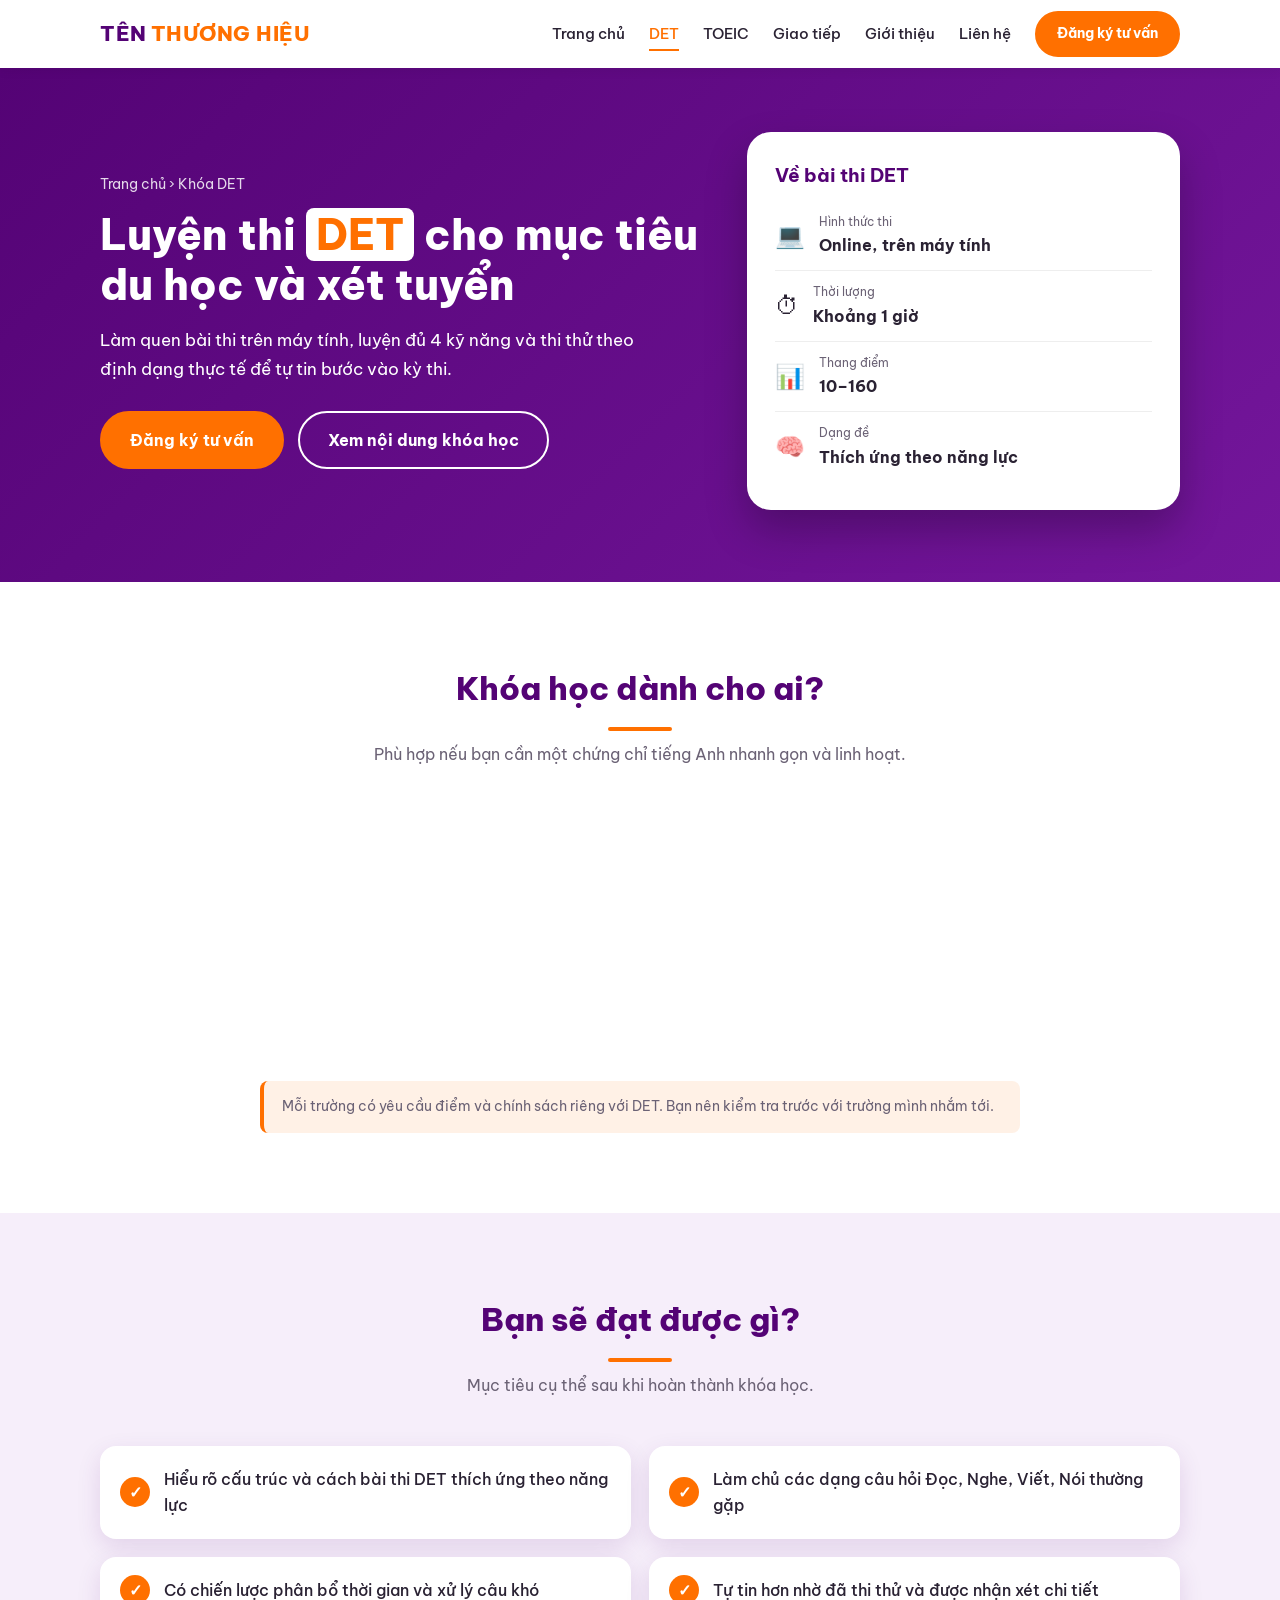
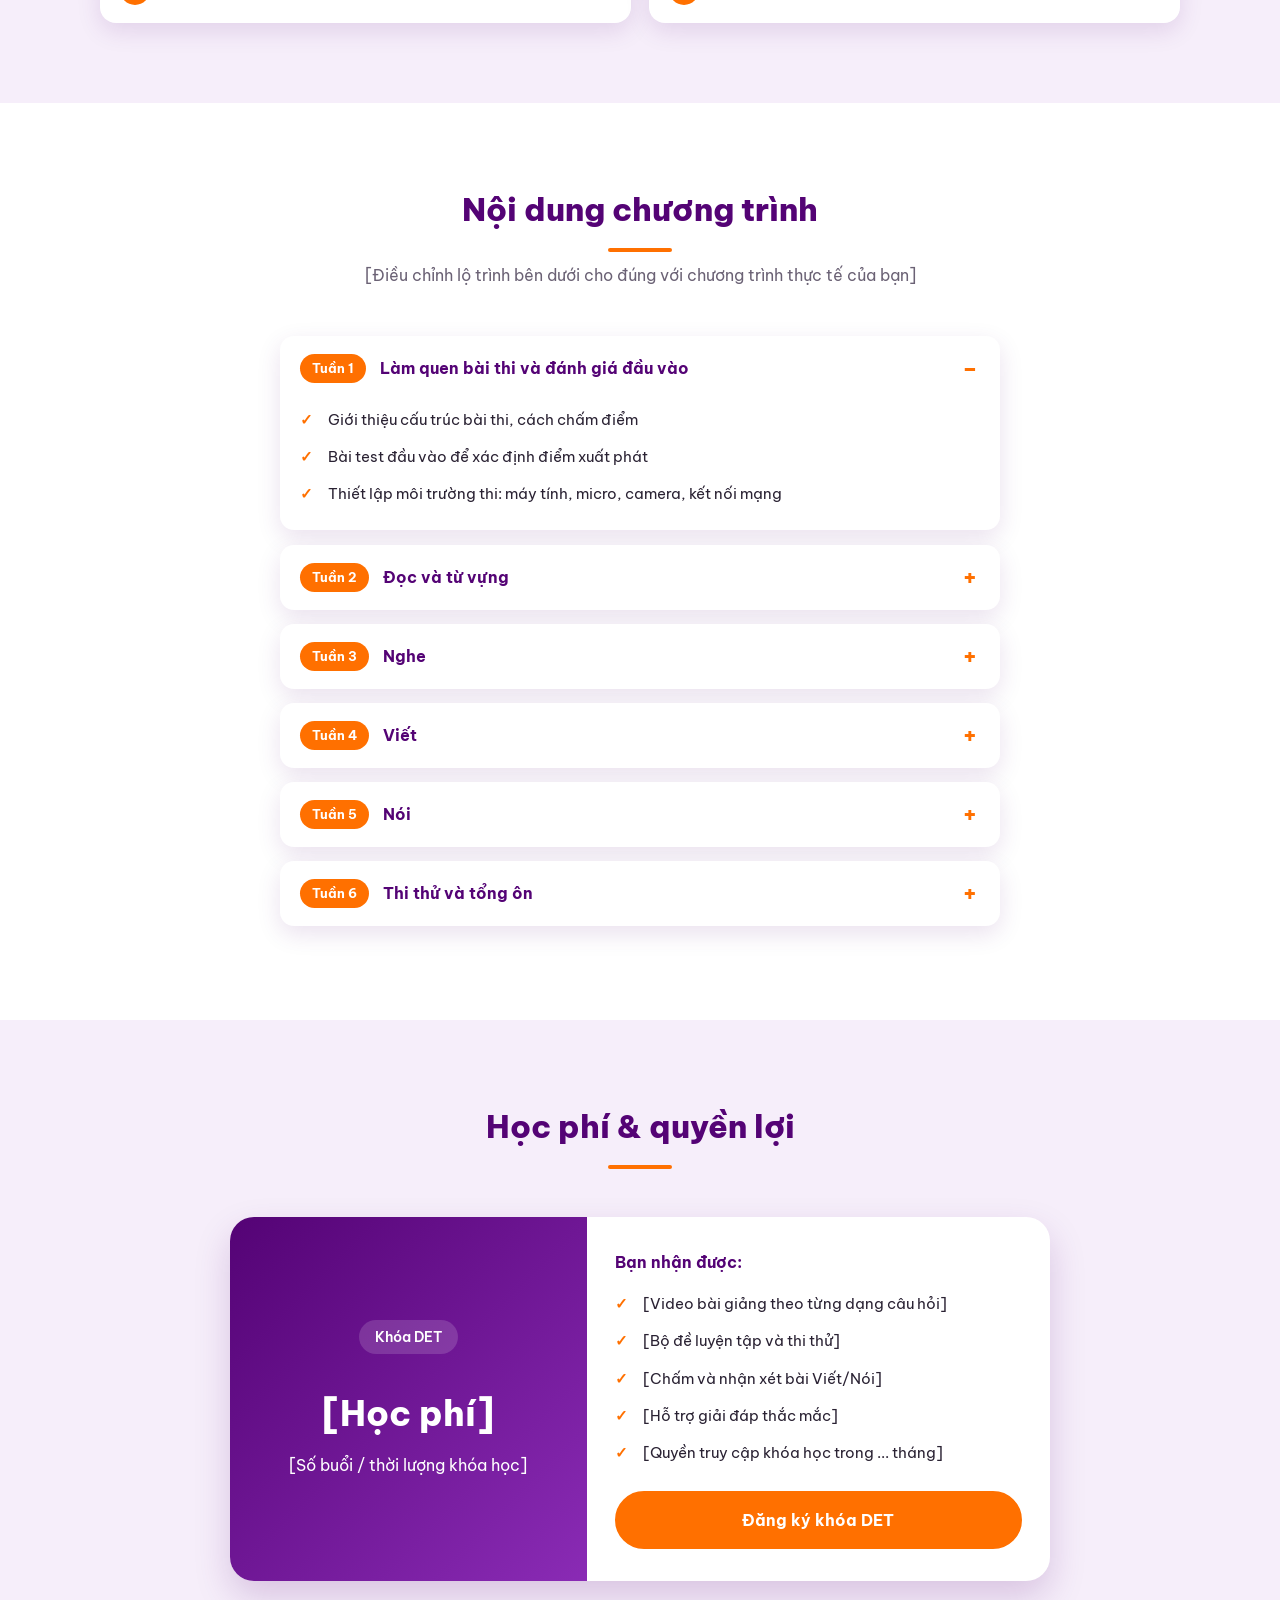
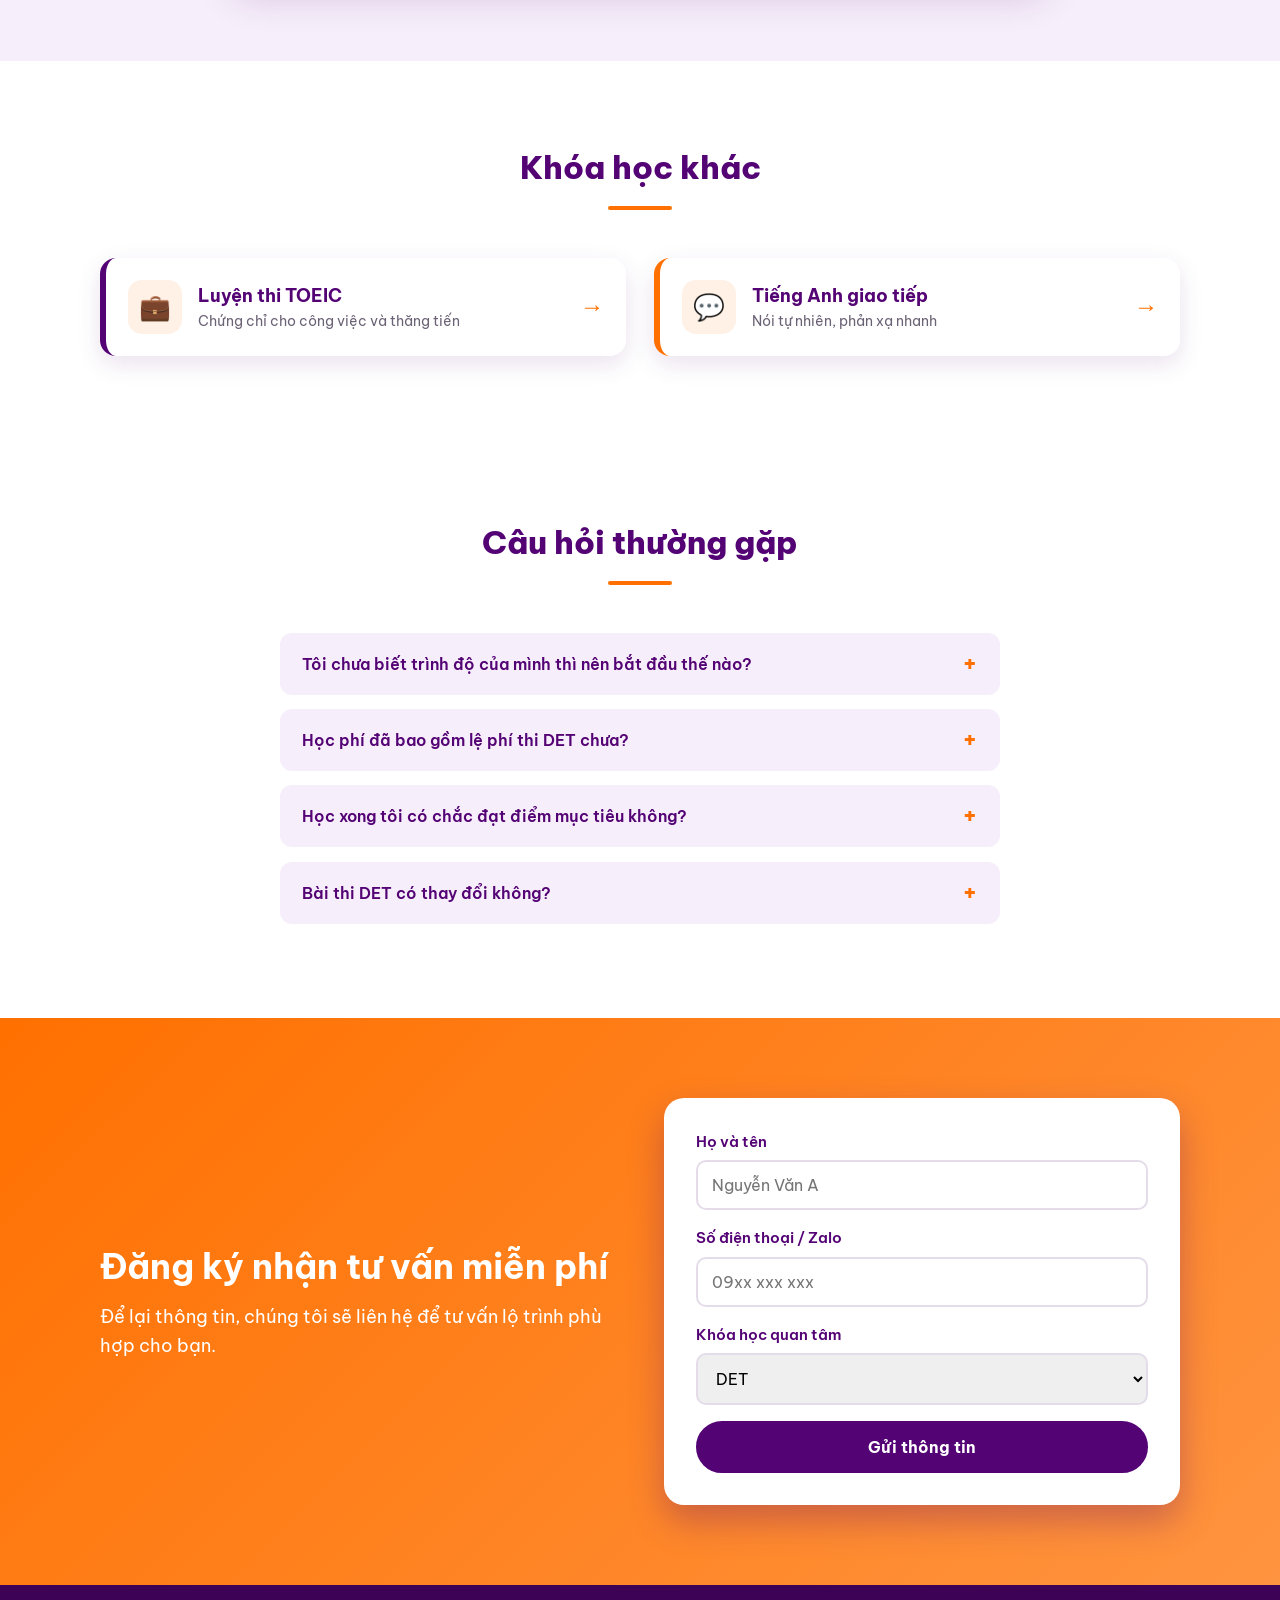
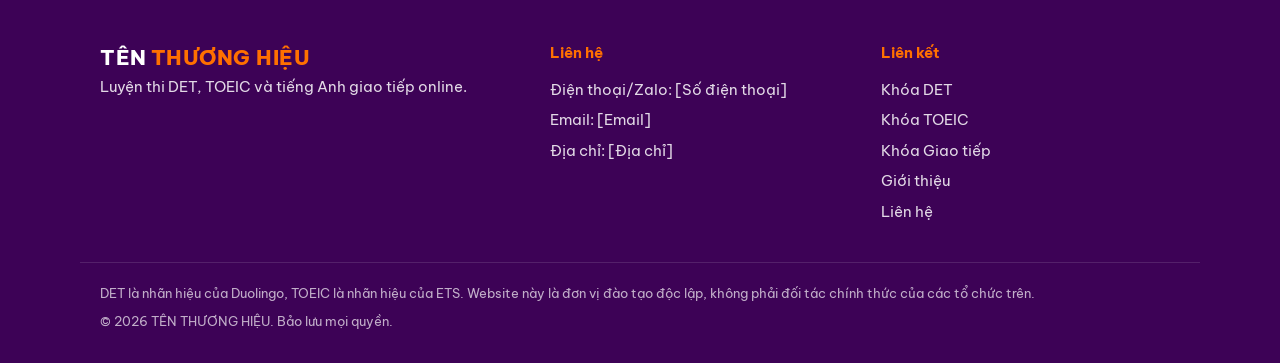
==== det.html @ 643490f7 "Add files via upload" ====
<!DOCTYPE html>
<html lang="vi">
<head>
  <meta charset="UTF-8">
  <meta name="viewport" content="width=device-width, initial-scale=1.0">
  <title>Khóa luyện thi DET | TÊN THƯƠNG HIỆU</title>
  <meta name="description" content="Khóa luyện thi DET online: làm quen định dạng, luyện 4 kỹ năng, thi thử và nhận xét kết quả.">
  <link rel="preconnect" href="https://fonts.googleapis.com">
  <link rel="preconnect" href="https://fonts.gstatic.com" crossorigin>
  <link href="https://fonts.googleapis.com/css2?family=Be+Vietnam+Pro:wght@400;500;600;700;800&display=swap" rel="stylesheet">
  <link rel="stylesheet" href="style.css">
  <script>document.documentElement.classList.add('js');</script>
</head>
<body>
  <div class="progress" id="progress"></div>

  <header class="header">
    <div class="container header__inner">
      <a href="index.html" class="logo">TÊN<span>THƯƠNG HIỆU</span></a>
      <button class="nav-toggle" id="navToggle" aria-label="Mở menu" aria-expanded="false" aria-controls="nav"><span></span><span></span><span></span></button>
      <nav class="nav" id="nav">
        <a href="index.html">Trang chủ</a>
        <a href="det.html" class="active">DET</a>
        <a href="toeic.html">TOEIC</a>
        <a href="giao-tiep.html">Giao tiếp</a>
        <a href="gioi-thieu.html">Giới thiệu</a>
        <a href="lien-he.html">Liên hệ</a>
        <a href="#dang-ky" class="btn btn--small">Đăng ký tư vấn</a>
      </nav>
    </div>
  </header>

  <main id="top">

    <section class="page-hero">
      <div class="container page-hero__inner">
        <div class="page-hero__text">
          <p class="breadcrumb"><a href="index.html">Trang chủ</a> › Khóa DET</p>
          <h1>Luyện thi <em>DET</em> cho mục tiêu du học và xét tuyển</h1>
          <p>Làm quen bài thi trên máy tính, luyện đủ 4 kỹ năng và thi thử theo định dạng thực tế để tự tin bước vào kỳ thi.</p>
          <div class="hero__actions">
            <a href="#dang-ky" class="btn">Đăng ký tư vấn</a>
            <a href="#chuong-trinh" class="btn btn--outline">Xem nội dung khóa học</a>
          </div>
        </div>
        <div class="page-hero__card">
          <h3>Về bài thi DET</h3>
          <ul class="facts">
            <li><span>💻</span><div><small>Hình thức thi</small><strong>Online, trên máy tính</strong></div></li>
            <li><span>⏱</span><div><small>Thời lượng</small><strong>Khoảng 1 giờ</strong></div></li>
            <li><span>📊</span><div><small>Thang điểm</small><strong>10–160</strong></div></li>
            <li><span>🧠</span><div><small>Dạng đề</small><strong>Thích ứng theo năng lực</strong></div></li>
          </ul>
        </div>
      </div>
    </section>

    <section class="section">
      <div class="container">
        <div class="section__head">
          <h2>Khóa học dành cho ai?</h2>
          <p>Phù hợp nếu bạn cần một chứng chỉ tiếng Anh nhanh gọn và linh hoạt.</p>
        </div>
        <div class="grid grid--3">
          <div class="feature">
            <div class="feature__icon">🎓</div>
            <h4>Học sinh, sinh viên</h4>
            <p>Cần chứng chỉ để du học hoặc xét tuyển vào trường có chấp nhận DET.</p>
          </div>
          <div class="feature">
            <div class="feature__icon">⚡</div>
            <h4>Người cần thi linh hoạt</h4>
            <p>Muốn thi trực tuyến tại nhà, không phải đến phòng thi cố định.</p>
          </div>
          <div class="feature">
            <div class="feature__icon">📈</div>
            <h4>Người muốn tăng điểm</h4>
            <p>Đã có nền tảng, cần luyện chiến lược cho từng dạng câu hỏi để cải thiện điểm số.</p>
          </div>
        </div>
        <p class="page-note">Mỗi trường có yêu cầu điểm và chính sách riêng với DET. Bạn nên kiểm tra trước với trường mình nhắm tới.</p>
      </div>
    </section>

    <section class="section section--tint">
      <div class="container">
        <div class="section__head">
          <h2>Bạn sẽ đạt được gì?</h2>
          <p>Mục tiêu cụ thể sau khi hoàn thành khóa học.</p>
        </div>
        <ul class="outcomes">
          <li class="out">Hiểu rõ cấu trúc và cách bài thi DET thích ứng theo năng lực</li>
          <li class="out">Làm chủ các dạng câu hỏi Đọc, Nghe, Viết, Nói thường gặp</li>
          <li class="out">Có chiến lược phân bổ thời gian và xử lý câu khó</li>
          <li class="out">Tự tin hơn nhờ đã thi thử và được nhận xét chi tiết</li>
        </ul>
      </div>
    </section>

    <section class="section" id="chuong-trinh">
      <div class="container container--narrow">
        <div class="section__head">
          <h2>Nội dung chương trình</h2>
          <p>[Điều chỉnh lộ trình bên dưới cho đúng với chương trình thực tế của bạn]</p>
        </div>
        <details class="curr" open>
          <summary><span class="curr__tag">Tuần 1</span>Làm quen bài thi và đánh giá đầu vào</summary>
          <ul class="list"><li>Giới thiệu cấu trúc bài thi, cách chấm điểm</li><li>Bài test đầu vào để xác định điểm xuất phát</li><li>Thiết lập môi trường thi: máy tính, micro, camera, kết nối mạng</li></ul>
        </details>
        <details class="curr">
          <summary><span class="curr__tag">Tuần 2</span>Đọc và từ vựng</summary>
          <ul class="list"><li>Phân biệt từ thật/giả (Read and Select)</li><li>Điền từ vào chỗ trống (Fill in the Blanks)</li><li>Đọc hiểu tương tác (Interactive Reading)</li></ul>
        </details>
        <details class="curr">
          <summary><span class="curr__tag">Tuần 3</span>Nghe</summary>
          <ul class="list"><li>Nghe và gõ lại chính xác (Listen and Type)</li><li>Nghe hiểu hội thoại tương tác</li><li>Kỹ thuật ghi nhớ và chính tả khi nghe</li></ul>
        </details>
        <details class="curr">
          <summary><span class="curr__tag">Tuần 4</span>Viết</summary>
          <ul class="list"><li>Viết mô tả tranh (Write About the Photo)</li><li>Viết tương tác theo chủ đề</li><li>Luyện đoạn viết ngắn (Writing Sample)</li></ul>
        </details>
        <details class="curr">
          <summary><span class="curr__tag">Tuần 5</span>Nói</summary>
          <ul class="list"><li>Nói về bức tranh (Speak About the Photo)</li><li>Luyện hội thoại tương tác</li><li>Luyện bài nói ngắn (Speaking Sample)</li></ul>
        </details>
        <details class="curr">
          <summary><span class="curr__tag">Tuần 6</span>Thi thử và tổng ôn</summary>
          <ul class="list"><li>Thi thử toàn bộ theo định dạng thực tế</li><li>Nhận xét điểm mạnh, điểm yếu</li><li>Kế hoạch ôn tập cuối cùng trước ngày thi</li></ul>
        </details>
      </div>
    </section>

    <section class="section section--tint">
      <div class="container">
        <div class="section__head">
          <h2>Học phí &amp; quyền lợi</h2>
        </div>
        <div class="price">
          <div class="price__left">
            <span class="badge">Khóa DET</span>
            <div class="price__amount">[Học phí]</div>
            <p>[Số buổi / thời lượng khóa học]</p>
          </div>
          <div class="price__right">
            <h4>Bạn nhận được:</h4>
            <ul class="list"><li>[Video bài giảng theo từng dạng câu hỏi]</li><li>[Bộ đề luyện tập và thi thử]</li><li>[Chấm và nhận xét bài Viết/Nói]</li><li>[Hỗ trợ giải đáp thắc mắc]</li><li>[Quyền truy cập khóa học trong ... tháng]</li></ul>
            <a href="#dang-ky" class="btn btn--full">Đăng ký khóa DET</a>
          </div>
        </div>
      </div>
    </section>

    <section class="section">
      <div class="container">
        <div class="section__head">
          <h2>Khóa học khác</h2>
        </div>
        <div class="grid grid--2">
          <a href="toeic.html" class="mini mini--toeic">
            <div class="mini__icon">💼</div>
            <div><strong>Luyện thi TOEIC</strong><p>Chứng chỉ cho công việc và thăng tiến</p></div>
            <span class="mini__arrow">→</span>
          </a>
          <a href="giao-tiep.html" class="mini mini--gt">
            <div class="mini__icon">💬</div>
            <div><strong>Tiếng Anh giao tiếp</strong><p>Nói tự nhiên, phản xạ nhanh</p></div>
            <span class="mini__arrow">→</span>
          </a>
        </div>
      </div>
    </section>

    <section class="section" id="hoi-dap">
      <div class="container container--narrow">
        <div class="section__head">
          <h2>Câu hỏi thường gặp</h2>
        </div>
        <details class="faq">
          <summary>Tôi chưa biết trình độ của mình thì nên bắt đầu thế nào?</summary>
          <p>Bạn có thể đăng ký làm bài kiểm tra đầu vào miễn phí. Chúng tôi sẽ tư vấn lộ trình phù hợp.</p>
        </details>
        <details class="faq">
          <summary>Học phí đã bao gồm lệ phí thi DET chưa?</summary>
          <p>[Điền thông tin của bạn. Thông thường lệ phí thi do đơn vị tổ chức thi quy định và thu riêng với học phí.]</p>
        </details>
        <details class="faq">
          <summary>Học xong tôi có chắc đạt điểm mục tiêu không?</summary>
          <p>[Điền chính sách cam kết đầu ra của bạn, nếu có. Kết quả thi còn phụ thuộc vào quá trình học và nền tảng của mỗi người.]</p>
        </details>
        <details class="faq">
          <summary>Bài thi DET có thay đổi không?</summary>
          <p>Đơn vị tổ chức thi có thể cập nhật định dạng theo thời gian. Chương trình học sẽ được cập nhật theo, và bạn nên kiểm tra thông tin mới nhất trên trang chính thức.</p>
        </details>
      </div>
    </section>

    <section class="cta" id="dang-ky">
      <div class="container cta__inner">
        <div class="cta__text">
          <h2>Đăng ký nhận tư vấn miễn phí</h2>
          <p>Để lại thông tin, chúng tôi sẽ liên hệ để tư vấn lộ trình phù hợp cho bạn.</p>
        </div>
        <!-- Form này chỉ là giao diện. Cần gắn dịch vụ nhận dữ liệu (Google Forms, Formspree…) để hoạt động -->
        <form class="form" action="#" method="post">
          <label>Họ và tên
            <input type="text" name="ten" placeholder="Nguyễn Văn A" required>
          </label>
          <label>Số điện thoại / Zalo
            <input type="tel" name="sdt" placeholder="09xx xxx xxx" required>
          </label>
          <label>Khóa học quan tâm
            <select name="khoa">
              <option selected>DET</option>
              <option>TOEIC</option>
              <option>Giao tiếp</option>
              <option>Chưa biết, cần tư vấn</option>
            </select>
          </label>
          <button type="submit" class="btn btn--full">Gửi thông tin</button>
        </form>
      </div>
    </section>

  </main>

  <footer class="footer">
    <div class="container footer__inner">
      <div>
        <div class="logo logo--light">TÊN<span>THƯƠNG HIỆU</span></div>
        <p>Luyện thi DET, TOEIC và tiếng Anh giao tiếp online.</p>
      </div>
      <div>
        <h4>Liên hệ</h4>
        <p>Điện thoại/Zalo: [Số điện thoại]</p>
        <p>Email: [Email]</p>
        <p>Địa chỉ: [Địa chỉ]</p>
      </div>
      <div>
        <h4>Liên kết</h4>
        <p><a href="det.html">Khóa DET</a></p>
        <p><a href="toeic.html">Khóa TOEIC</a></p>
        <p><a href="giao-tiep.html">Khóa Giao tiếp</a></p>
        <p><a href="gioi-thieu.html">Giới thiệu</a></p>
        <p><a href="lien-he.html">Liên hệ</a></p>
      </div>
    </div>
    <div class="container footer__note">
      <p>DET là nhãn hiệu của Duolingo, TOEIC là nhãn hiệu của ETS. Website này là đơn vị đào tạo độc lập, không phải đối tác chính thức của các tổ chức trên.</p>
      <p>© 2026 TÊN THƯƠNG HIỆU. Bảo lưu mọi quyền.</p>
    </div>
  </footer>

  <a href="#top" class="to-top" id="toTop" aria-label="Lên đầu trang">↑</a>
  <script src="script.js"></script>
</body>
</html>
---- style.css ----
/* =========================================================
/* =========================================================
   BIẾN MÀU: muốn đổi màu chủ đạo, chỉ cần sửa ở đây
   ========================================================= */
:root {
  --cam: #FF7000;          /* màu chủ đạo 1 */
  --cam-dam: #E06000;      /* cam đậm hơn (khi rê chuột) */
  --cam-nhat: #FFF1E6;     /* cam rất nhạt (nền) */
  --tim: #540375;          /* màu chủ đạo 2 */
  --tim-dam: #3D0256;      /* tím đậm hơn */
  --tim-nhat: #F6EEFA;     /* tím rất nhạt (nền) */
  --chu: #2A2233;          /* màu chữ chính */
  --chu-nhat: #6B6275;     /* màu chữ phụ */
  --trang: #ffffff;
  --bo-goc: 16px;
  --bong: 0 8px 24px rgba(84, 3, 117, 0.12);
}

/* =========================================================
   THIẾT LẬP CHUNG
   ========================================================= */
* {
  box-sizing: border-box;
  margin: 0;
  padding: 0;
}

html {
  scroll-behavior: smooth;   /* cuộn mượt khi bấm menu */
  scroll-padding-top: 80px;  /* chừa chỗ cho thanh menu cố định */
}

body {
  font-family: 'Be Vietnam Pro', Arial, sans-serif;
  color: var(--chu);
  line-height: 1.65;
  background: var(--trang);
}

a { color: inherit; text-decoration: none; }
ul { list-style: none; }

/* Khung giữ nội dung ở giữa trang */
.container {
  width: 100%;
  max-width: 1120px;
  margin: 0 auto;
  padding: 0 20px;
}
.container--narrow { max-width: 760px; }

/* =========================================================
   NÚT BẤM
   ========================================================= */
.btn {
  display: inline-block;
  padding: 14px 28px;
  background: var(--cam);
  color: #fff;
  font-weight: 700;
  font-size: 1rem;
  font-family: inherit;
  border: 2px solid var(--cam);
  border-radius: 999px;
  cursor: pointer;
  text-align: center;
  transition: background 0.2s, transform 0.2s, color 0.2s;
}
.btn:hover {
  background: var(--cam-dam);
  border-color: var(--cam-dam);
  transform: translateY(-2px);
}
.btn--small { padding: 9px 20px; font-size: 0.9rem; }
.btn--full  { display: block; width: 100%; }
.btn--purple {
  background: var(--tim);
  border-color: var(--tim);
}
.btn--purple:hover {
  background: var(--tim-dam);
  border-color: var(--tim-dam);
}
.btn--outline {
  background: transparent;
  color: #fff;
  border-color: #fff;
}
.btn--outline:hover {
  background: #fff;
  color: var(--tim);
  border-color: #fff;
}

/* =========================================================
   THANH MENU
   ========================================================= */
.header {
  position: sticky;
  top: 0;
  z-index: 100;
  background: rgba(255, 255, 255, 0.95);
  backdrop-filter: blur(8px);
  box-shadow: 0 2px 12px rgba(0, 0, 0, 0.06);
}
.header__inner {
  display: flex;
  align-items: center;
  justify-content: space-between;
  min-height: 68px;
  gap: 16px;
}
.logo {
  font-weight: 800;
  font-size: 1.3rem;
  color: var(--tim);
  letter-spacing: 0.5px;
}
.logo span { color: var(--cam); margin-left: 4px; }
.logo--light { color: #fff; }

.nav {
  display: flex;
  align-items: center;
  gap: 24px;
  font-weight: 500;
  font-size: 0.95rem;
}
.nav a:not(.btn):hover { color: var(--cam); }

/* =========================================================
   BANNER ĐẦU TRANG (HERO)
   ========================================================= */
.hero {
  background: linear-gradient(135deg, var(--tim) 0%, #7A1AA3 60%, var(--cam) 140%);
  color: #fff;
  padding: 72px 0 80px;
}
.hero__inner {
  display: grid;
  grid-template-columns: 1.3fr 1fr;   /* 2 cột: chữ rộng hơn thẻ */
  gap: 48px;
  align-items: center;
}
.badge {
  display: inline-block;
  padding: 6px 16px;
  background: rgba(255, 255, 255, 0.15);
  border-radius: 999px;
  font-size: 0.85rem;
  font-weight: 600;
  margin-bottom: 20px;
}
.hero h1 {
  font-size: 2.8rem;
  line-height: 1.5;
  font-weight: 800;
  margin-bottom: 20px;
}
.hero h1 em {
  font-style: normal;
  color: var(--cam);
  background: #fff;
  padding: 0 10px;
  border-radius: 8px;
}
.hero p {
  font-size: 1.1rem;
  opacity: 0.92;
  margin-bottom: 32px;
  max-width: 540px;
}
.hero__actions {
  display: flex;
  flex-wrap: wrap;
  gap: 14px;
}

/* Thẻ bên phải banner */
.hero__card {
  background: #fff;
  color: var(--chu);
  padding: 32px;
  border-radius: 24px;
  box-shadow: 0 20px 40px rgba(0, 0, 0, 0.25);
}
.hero__card h3 {
  color: var(--tim);
  font-size: 1.3rem;
  margin-bottom: 16px;
}
.hero__card li {
  display: flex;
  gap: 12px;
  padding: 12px 0;
  border-bottom: 1px solid #eee;
  font-weight: 500;
}
.hero__card .btn { margin-top: 24px; }

/* =========================================================
   KHUNG CHUNG CHO CÁC PHẦN
   ========================================================= */
.section { padding: 80px 0; }
.section--tint { background: var(--tim-nhat); }

.section__head {
  text-align: center;
  max-width: 640px;
  margin: 0 auto 48px;
}
.section__head h2 {
  font-size: 2rem;
  font-weight: 800;
  color: var(--tim);
  margin-bottom: 10px;
}
.section__head h2::after {       /* gạch cam dưới tiêu đề */
  content: "";
  display: block;
  width: 64px;
  height: 4px;
  background: var(--cam);
  border-radius: 2px;
  margin: 12px auto 0;
}
.section__head p { color: var(--chu-nhat); }

/* Lưới chia cột */
.grid { display: grid; gap: 28px; }
.grid--3 { grid-template-columns: repeat(3, 1fr); }
.grid--4 { grid-template-columns: repeat(4, 1fr); }

/* =========================================================
   THẺ KHÓA HỌC
   ========================================================= */
.card {
  background: #fff;
  border-radius: var(--bo-goc);
  padding: 32px 28px;
  box-shadow: var(--bong);
  border-top: 6px solid var(--cam);
  display: flex;
  flex-direction: column;
  transition: transform 0.25s, box-shadow 0.25s;
}
.card:hover {
  transform: translateY(-6px);
  box-shadow: 0 16px 32px rgba(84, 3, 117, 0.2);
}
.card--purple { border-top-color: var(--tim); }

.card__icon {
  width: 60px;
  height: 60px;
  display: grid;
  place-items: center;
  font-size: 1.8rem;
  background: var(--cam-nhat);
  border-radius: 16px;
  margin-bottom: 16px;
}
.card--purple .card__icon { background: var(--tim-nhat); }

.card h3 {
  font-size: 1.4rem;
  color: var(--tim);
  margin-bottom: 8px;
}
.card__sub {
  color: var(--chu-nhat);
  font-size: 0.95rem;
  margin-bottom: 18px;
}
.list { margin-bottom: 20px; flex-grow: 1; }
.list li {
  position: relative;
  padding: 6px 0 6px 28px;
  font-size: 0.95rem;
}
.list li::before {              /* dấu tích trước mỗi dòng */
  content: "✓";
  position: absolute;
  left: 0;
  color: var(--cam);
  font-weight: 800;
}
.card--purple .list li::before { color: var(--tim); }

.card__meta {
  display: flex;
  justify-content: space-between;
  padding: 12px 0;
  margin-bottom: 16px;
  border-top: 1px dashed #ddd;
  font-size: 0.9rem;
  font-weight: 600;
  color: var(--chu-nhat);
}

/* =========================================================
   ƯU ĐIỂM
   ========================================================= */
.feature {
  background: #fff;
  padding: 28px 22px;
  border-radius: var(--bo-goc);
  text-align: center;
  box-shadow: var(--bong);
}
.feature__icon {
  font-size: 2.2rem;
  margin-bottom: 10px;
}
.feature h4 {
  color: var(--tim);
  margin-bottom: 8px;
  font-size: 1.1rem;
}
.feature p {
  font-size: 0.92rem;
  color: var(--chu-nhat);
}

/* =========================================================
   LỘ TRÌNH 4 BƯỚC
   ========================================================= */
.steps {
  display: grid;
  grid-template-columns: repeat(4, 1fr);
  gap: 24px;
}
.step {
  text-align: center;
  padding: 0 8px;
}
.step__num {
  width: 56px;
  height: 56px;
  margin: 0 auto 14px;
  display: grid;
  place-items: center;
  background: var(--cam);
  color: #fff;
  font-size: 1.5rem;
  font-weight: 800;
  border-radius: 50%;
  box-shadow: 0 0 0 6px var(--cam-nhat);
}
.step h4 {
  color: var(--tim);
  margin-bottom: 6px;
}
.step p {
  font-size: 0.92rem;
  color: var(--chu-nhat);
}

/* =========================================================
   ĐÁNH GIÁ
   ========================================================= */
.quote {
  background: #fff;
  padding: 28px;
  border-radius: var(--bo-goc);
  border-left: 5px solid var(--cam);
  box-shadow: var(--bong);
}
.quote p {
  font-style: italic;
  margin-bottom: 14px;
}
.quote strong {
  color: var(--tim);
  font-size: 0.9rem;
}

/* =========================================================
   HỎI ĐÁP
   ========================================================= */
.faq {
  background: var(--tim-nhat);
  border-radius: 12px;
  margin-bottom: 14px;
  overflow: hidden;
}
.faq summary {
  padding: 18px 22px;
  font-weight: 600;
  color: var(--tim);
  cursor: pointer;
  list-style: none;
  position: relative;
  padding-right: 52px;
}
.faq summary::-webkit-details-marker { display: none; }
.faq summary::after {            /* dấu + / − bên phải */
  content: "+";
  position: absolute;
  right: 22px;
  top: 50%;
  transform: translateY(-50%);
  font-size: 1.5rem;
  color: var(--cam);
  font-weight: 700;
}
.faq[open] summary::after { content: "−"; }
.faq p {
  padding: 0 22px 18px;
  color: var(--chu-nhat);
}

/* =========================================================
   KHỐI KÊU GỌI + FORM ĐĂNG KÝ
   ========================================================= */
.cta {
  background: linear-gradient(135deg, var(--cam) 0%, #FF9440 100%);
  padding: 80px 0;
  color: #fff;
}
.cta__inner {
  display: grid;
  grid-template-columns: 1fr 1fr;
  gap: 48px;
  align-items: center;
}
.cta__text h2 {
  font-size: 2.2rem;
  line-height: 1.25;
  margin-bottom: 14px;
}
.cta__text p { font-size: 1.1rem; }

.form {
  background: #fff;
  color: var(--chu);
  padding: 32px;
  border-radius: 20px;
  box-shadow: 0 16px 36px rgba(84, 3, 117, 0.3);
}
.form label {
  display: block;
  font-weight: 600;
  font-size: 0.92rem;
  margin-bottom: 16px;
  color: var(--tim);
}
.form input,
.form select {
  display: block;
  width: 100%;
  margin-top: 6px;
  padding: 13px 14px;
  font-family: inherit;
  font-size: 1rem;
  border: 2px solid #e5dcea;
  border-radius: 10px;
  outline: none;
  transition: border-color 0.2s;
}
.form input:focus,
.form select:focus { border-color: var(--tim); }
.form .btn { background: var(--tim); border-color: var(--tim); }
.form .btn:hover { background: var(--tim-dam); border-color: var(--tim-dam); }

/* =========================================================
   CHÂN TRANG
   ========================================================= */
.footer {
  background: var(--tim-dam);
  color: rgba(255, 255, 255, 0.85);
  padding: 56px 0 24px;
  font-size: 0.93rem;
}
.footer__inner {
  display: grid;
  grid-template-columns: 1.4fr 1fr 1fr;
  gap: 32px;
  padding-bottom: 32px;
}
.footer h4 {
  color: var(--cam);
  margin-bottom: 12px;
}
.footer p { margin-bottom: 6px; }
.footer a:hover { color: var(--cam); }
.footer__note {
  border-top: 1px solid rgba(255, 255, 255, 0.15);
  padding-top: 20px;
  font-size: 0.82rem;
  opacity: 0.8;
}

/* =========================================================
   RESPONSIVE: tự co giãn trên máy tính bảng và điện thoại
   ========================================================= */

/* Máy tính bảng */
@media (max-width: 960px) {
  .hero__inner,
  .cta__inner { grid-template-columns: 1fr; }
  .grid--3 { grid-template-columns: 1fr; max-width: 520px; margin: 0 auto; }
  .grid--4 { grid-template-columns: repeat(2, 1fr); }
  .steps { grid-template-columns: repeat(2, 1fr); }
  .footer__inner { grid-template-columns: 1fr; }
}

/* Điện thoại */
@media (max-width: 640px) {
  .nav a:not(.btn) { display: none; }   /* ẩn bớt link, chỉ giữ nút đăng ký */
  .hero { padding: 48px 0 56px; }
  .hero h1 { font-size: 2rem; }
  .section { padding: 56px 0; }
  .section__head h2 { font-size: 1.6rem; }
  .cta__text h2 { font-size: 1.7rem; }
  .grid--4,
  .steps { grid-template-columns: 1fr; }
  .form { padding: 24px 20px; }
}

/* =========================================================
   HIỆU ỨNG ĐỘNG KHI CUỘN TRANG
   ========================================================= */

/* ---------- Hiện dần khi cuộn tới ---------- */
/* Trạng thái ban đầu: ẩn và lệch vị trí (chỉ khi JavaScript chạy) */
.js .reveal {
  opacity: 0;
  transition: opacity 0.7s ease, transform 0.7s ease;
  will-change: opacity, transform;
}
.js .reveal--up    { transform: translateY(40px); }
.js .reveal--left  { transform: translateX(-50px); }
.js .reveal--right { transform: translateX(50px); }
.js .reveal--zoom  { transform: scale(0.85); }

/* Trạng thái cuối: hiện rõ, về đúng vị trí */
.js .reveal.is-visible {
  opacity: 1;
  transform: none;
}

/* Sau khi hiện xong: trả về hiệu ứng nhanh để rê chuột (hover) mượt */
.js .reveal.reveal-done {
  transition: transform 0.25s, box-shadow 0.25s, opacity 0.25s;
}
.card.is-visible:hover { transform: translateY(-6px); }
.feature.is-visible:hover { transform: translateY(-4px); }

/* ---------- Thanh tiến trình cuộn ---------- */
.progress {
  position: fixed;
  top: 0;
  left: 0;
  height: 4px;
  width: 0;
  z-index: 200;
  background: linear-gradient(90deg, var(--cam), var(--tim));
  transition: width 0.1s linear;
}

/* ---------- Menu: đổ bóng đậm hơn khi cuộn + mục đang xem ---------- */
.header { transition: box-shadow 0.3s, background 0.3s; }
.header--scrolled {
  background: #fff;
  box-shadow: 0 4px 20px rgba(84, 3, 117, 0.15);
}
.nav a:not(.btn) {
  position: relative;
  padding: 4px 0;
}
.nav a:not(.btn)::after {        /* gạch chân chạy ra khi rê chuột */
  content: "";
  position: absolute;
  left: 0;
  bottom: 0;
  width: 0;
  height: 2px;
  background: var(--cam);
  transition: width 0.3s;
}
.nav a:not(.btn):hover::after,
.nav a.active::after { width: 100%; }
.nav a.active { color: var(--cam); }

/* ---------- Banner: nền chuyển động nhẹ + thẻ nổi lơ lửng ---------- */
.hero {
  background-size: 200% 200%;
  animation: nenChay 12s ease infinite;
}
@keyframes nenChay {
  0%, 100% { background-position: 0% 50%; }
  50%      { background-position: 100% 50%; }
}


/* ---------- Biểu tượng nhún nhẹ khi rê chuột vào thẻ ---------- */
.card__icon,
.feature__icon { transition: transform 0.3s; }
.card:hover .card__icon { transform: rotate(-8deg) scale(1.12); }
.feature:hover .feature__icon { transform: translateY(-6px) scale(1.15); }
.feature { transition: transform 0.3s, box-shadow 0.3s; }
.feature:hover {
  box-shadow: 0 14px 28px rgba(84, 3, 117, 0.2);
}

/* ---------- Số thứ tự bước: nhịp đập nhẹ ---------- */
.step__num { animation: nhip 2.4s ease-in-out infinite; }
@keyframes nhip {
  0%, 100% { box-shadow: 0 0 0 6px var(--cam-nhat); }
  50%      { box-shadow: 0 0 0 12px rgba(255, 112, 0, 0.12); }
}

/* ---------- Nút quay lại đầu trang ---------- */
.to-top {
  position: fixed;
  right: 20px;
  bottom: 20px;
  width: 48px;
  height: 48px;
  display: grid;
  place-items: center;
  background: var(--tim);
  color: #fff;
  font-size: 1.4rem;
  font-weight: 700;
  border-radius: 50%;
  box-shadow: 0 6px 16px rgba(84, 3, 117, 0.35);
  opacity: 0;
  visibility: hidden;
  transform: translateY(20px);
  transition: opacity 0.3s, transform 0.3s, visibility 0.3s, background 0.2s;
  z-index: 150;
}
.to-top--show {
  opacity: 1;
  visibility: visible;
  transform: none;
}
.to-top:hover { background: var(--cam); }

/* ---------- Tôn trọng người dùng muốn giảm chuyển động ---------- */
@media (prefers-reduced-motion: reduce) {
  html { scroll-behavior: auto; }
  .js .reveal {
    opacity: 1;
    transform: none;
    transition: none;
  }
  .hero, .hero__card, .step__num { animation: none; }
}

/* =========================================================
   SLIDE CHỨNG CHỈ CHẠY NGANG
   ========================================================= */
.certs { margin-top: 64px; }
.certs__title {
  text-align: center;
  font-size: 1.5rem;
  color: var(--tim);
  margin-bottom: 28px;
}
.certs__hint {
  text-align: center;
  font-size: 0.82rem;
  color: var(--chu-nhat);
  margin-top: 16px;
}

/* Khung cửa sổ: cắt phần thừa, mờ dần hai mép trái/phải */
.marquee {
  overflow: hidden;
  padding: 12px 0 20px;
  -webkit-mask-image: linear-gradient(90deg, transparent, #000 8%, #000 92%, transparent);
          mask-image: linear-gradient(90deg, transparent, #000 8%, #000 92%, transparent);
}

/* Dải băng dài chứa tất cả chứng chỉ, chạy từ phải sang trái */
.marquee__track {
  display: flex;
  width: max-content;
  animation: chayNgang var(--thoi-gian, 30s) linear infinite;
}
.marquee:hover .marquee__track { animation-play-state: paused; }  /* rê chuột = dừng */

/* Dịch đúng 1 nửa dải (vì script đã nhân đôi nội dung) rồi lặp lại → liền mạch */
@keyframes chayNgang {
  from { transform: translateX(0); }
  to   { transform: translateX(-50%); }
}

.cert {
  flex: 0 0 auto;
  width: 280px;
  height: auto;
  margin-right: 24px;       /* dùng margin (không dùng gap) để -50% khớp tuyệt đối */
}
.cert__frame {
  aspect-ratio: 3 / 4;
  background: #fff;
  border: 3px solid var(--cam);
  border-radius: 14px;
  overflow: hidden;
  box-shadow: var(--bong);
  display: grid;
  place-items: center;
  transition: transform 0.3s, box-shadow 0.3s;
}
.cert:hover .cert__frame {
  transform: translateY(-6px) scale(1.03);
  box-shadow: 0 16px 30px rgba(84, 3, 117, 0.25);
}
.cert__frame img {
  width: 100%;
  height: 100%;
  object-fit: contain;      /* giữ nguyên tỉ lệ ảnh chứng chỉ, không bị cắt */
}
.cert__ph {                 /* ô giữ chỗ khi chưa có ảnh */
  text-align: center;
  font-weight: 700;
  color: var(--tim);
  line-height: 1.4;
  padding: 16px;
}
.cert figcaption {
  text-align: center;
  margin-top: 10px;
  font-size: 0.9rem;
  font-weight: 600;
  color: var(--chu);
}

@media (max-width: 640px) {
  .cert { width: 220px; margin-right: 16px; }
  .certs { margin-top: 48px; }
}

/* Người dùng bật "giảm chuyển động": tắt chạy tự động, cho vuốt tay */
@media (prefers-reduced-motion: reduce) {
  .marquee { overflow-x: auto; }
  .marquee__track { animation: none; }
}


/* =========================================================
   GÓC HỌC TẬP (2 cột DET | TOEIC)
   ========================================================= */
.study {
  position: relative;
  overflow: hidden;
  background: linear-gradient(180deg, #fff 0%, #FFF8F2 50%, #FBF6FD 100%);
}
.study .container { position: relative; z-index: 1; }

/* Hai đốm màu mờ trôi lơ lửng ở nền */
.study__blob {
  position: absolute;
  width: 380px;
  height: 380px;
  border-radius: 50%;
  filter: blur(70px);
  opacity: 0.28;
  animation: troiNen 14s ease-in-out infinite;
}
.study__blob--1 { background: var(--cam); top: -80px; left: -100px; }
.study__blob--2 { background: var(--tim); bottom: -100px; right: -100px; animation-delay: -7s; }
@keyframes troiNen {
  0%, 100% { transform: translate(0, 0) scale(1); }
  50%      { transform: translate(60px, 40px) scale(1.15); }
}

.study__grid {
  display: grid;
  grid-template-columns: 1fr 1fr;
  gap: 32px;
  align-items: start;
}
.study__col {
  background: #fff;
  border-radius: 24px;
  box-shadow: var(--bong);
  overflow: hidden;
}

/* Phần đầu mỗi cột */
.study__head {
  display: flex;
  align-items: center;
  gap: 16px;
  padding: 26px 28px;
  color: #fff;
  background: linear-gradient(135deg, var(--cam), #FF9440);
  background-size: 200% 200%;
  animation: nenChay 10s ease infinite;
}
.study__col--toeic .study__head {
  background: linear-gradient(135deg, var(--tim), #8A2BB5);
  background-size: 200% 200%;
}
.study__head h3 { font-size: 1.5rem; line-height: 1.2; }
.study__head p  { font-size: 0.9rem; opacity: 0.92; margin-top: 4px; }
.study__icon {
  flex: 0 0 auto;
  width: 64px;
  height: 64px;
  display: grid;
  place-items: center;
  font-size: 2rem;
  background: rgba(255, 255, 255, 0.2);
  border-radius: 18px;
  animation: nhun 3s ease-in-out infinite;
}
@keyframes nhun {
  0%, 100% { transform: translateY(0) rotate(0); }
  50%      { transform: translateY(-6px) rotate(-6deg); }
}

.study__body { padding: 26px 28px 30px; }

/* Ô số liệu nhanh */
.chips {
  display: grid;
  grid-template-columns: repeat(3, 1fr);
  gap: 12px;
  margin-bottom: 8px;
}
.chip {
  text-align: center;
  padding: 14px 6px;
  border-radius: 14px;
  background: var(--cam-nhat);
  transition: transform 0.3s;
}
.chip:hover { transform: translateY(-4px); }
.chip b {
  display: block;
  font-size: 1.7rem;
  line-height: 1.2;
  color: var(--cam-dam);
}
.chip small { font-size: 0.78rem; color: var(--chu-nhat); }
.chip .chip__unit { font-size: 0.9rem; color: var(--cam-dam); }
.study__col--toeic .chip { background: var(--tim-nhat); }
.study__col--toeic .chip b,
.study__col--toeic .chip .chip__unit { color: var(--tim); }

/* Tiêu đề nhỏ trong cột */
.study__title {
  display: flex;
  align-items: baseline;
  gap: 8px;
  margin: 26px 0 12px;
  font-size: 1.05rem;
  color: var(--tim);
}
.study__title::before {
  content: "";
  align-self: center;
  width: 6px;
  height: 20px;
  border-radius: 3px;
  background: var(--cam);
}
.study__title em {
  font-size: 0.78rem;
  font-style: normal;
  font-weight: 500;
  color: var(--chu-nhat);
}

/* Thẻ từ vựng lật 3D */
.flips {
  display: grid;
  grid-template-columns: repeat(3, 1fr);
  gap: 12px;
}
.flip {
  height: 132px;
  perspective: 800px;
  cursor: pointer;
  border-radius: 14px;
  outline-offset: 3px;
}
.flip__inner {
  position: relative;
  width: 100%;
  height: 100%;
  transform-style: preserve-3d;
  transition: transform 0.6s cubic-bezier(0.4, 0.2, 0.2, 1);
}
.flip.is-flipped .flip__inner { transform: rotateY(180deg); }
.flip__face {
  position: absolute;
  inset: 0;
  display: flex;
  flex-direction: column;
  align-items: center;
  justify-content: center;
  gap: 4px;
  padding: 8px;
  text-align: center;
  border-radius: 14px;
  backface-visibility: hidden;
  -webkit-backface-visibility: hidden;
}
.flip__front {
  color: #fff;
  background: linear-gradient(135deg, var(--cam), #FF9440);
  box-shadow: 0 6px 14px rgba(255, 112, 0, 0.3);
}
.study__col--toeic .flip__front {
  background: linear-gradient(135deg, var(--tim), #8A2BB5);
  box-shadow: 0 6px 14px rgba(84, 3, 117, 0.3);
}
.flip__word { font-size: 1.05rem; font-weight: 800; }
.flip__type { font-size: 0.75rem; opacity: 0.85; }
.flip__back {
  transform: rotateY(180deg);
  background: var(--tim-nhat);
  border: 2px solid var(--cam);
  color: var(--chu);
  font-size: 0.85rem;
}
.flip__back strong { color: var(--tim); }
.flip__back em { font-size: 0.78rem; color: var(--chu-nhat); }

/* Câu hỏi thử sức */
.quiz {
  background: var(--tim-nhat);
  border-radius: 16px;
  padding: 18px;
}
.quiz__q { font-weight: 600; margin-bottom: 12px; }
.quiz__opts {
  display: grid;
  grid-template-columns: 1fr 1fr;
  gap: 8px;
}
.opt {
  padding: 10px 12px;
  font: inherit;
  font-size: 0.92rem;
  text-align: left;
  background: #fff;
  border: 2px solid #e5dcea;
  border-radius: 10px;
  cursor: pointer;
  transition: border-color 0.2s, background 0.2s, transform 0.2s;
}
.opt:hover:not(:disabled) { border-color: var(--cam); transform: translateY(-2px); }
.opt:disabled { cursor: default; }
.opt.correct {
  background: #E6F7EC;
  border-color: #2E9E5B;
  animation: nay 0.45s ease;
}
.opt.wrong {
  background: #FDEAEA;
  border-color: #D64545;
  animation: rung 0.4s ease;
}
@keyframes nay {
  0%   { transform: scale(1); }
  50%  { transform: scale(1.06); }
  100% { transform: scale(1); }
}
@keyframes rung {
  0%, 100% { transform: translateX(0); }
  25%      { transform: translateX(-6px); }
  75%      { transform: translateX(6px); }
}
.quiz__fb { margin-top: 12px; font-size: 0.9rem; font-weight: 600; }
.quiz__fb.is-ok { color: #1F7A45; }
.quiz__fb.is-no { color: #B33030; }
.quiz__reset {
  margin-top: 10px;
  padding: 6px 14px;
  font: inherit;
  font-size: 0.85rem;
  font-weight: 600;
  color: var(--tim);
  background: #fff;
  border: 2px solid var(--tim);
  border-radius: 999px;
  cursor: pointer;
}
.quiz__reset:hover { background: var(--tim); color: #fff; }

/* Danh sách mẹo: hiện lần lượt khi cột hiện ra */
.tips li {
  position: relative;
  padding: 10px 0 10px 40px;
  border-bottom: 1px dashed #eadff0;
  font-size: 0.95rem;
}
.tips li::before {
  content: "✓";
  position: absolute;
  left: 0;
  top: 9px;
  width: 26px;
  height: 26px;
  display: grid;
  place-items: center;
  font-size: 0.85rem;
  font-weight: 800;
  color: #fff;
  background: var(--cam);
  border-radius: 50%;
}
.study__col--toeic .tips li::before { background: var(--tim); }

.js .tips li {
  opacity: 0;
  transform: translateX(-24px);
  transition: opacity 0.5s ease, transform 0.5s ease;
}
.js .study__col.is-visible .tips li {
  opacity: 1;
  transform: none;
  transition-delay: calc(var(--i) * 0.14s + 0.5s);
}

.study__cta { margin-top: 26px; }
.study__note {
  margin-top: 28px;
  text-align: center;
  font-size: 0.82rem;
  color: var(--chu-nhat);
}

@media (max-width: 960px) {
  .study__grid { grid-template-columns: 1fr; max-width: 620px; margin: 0 auto; }
  .nav { gap: 16px; font-size: 0.9rem; }
}
@media (max-width: 640px) {
  .study__body { padding: 22px 18px 26px; }
  .study__head { padding: 22px 18px; }
  .flips { grid-template-columns: 1fr; }
  .flip { height: 96px; }
  .quiz__opts { grid-template-columns: 1fr; }
}
@media (prefers-reduced-motion: reduce) {
  .study__blob, .study__head, .study__icon { animation: none; }
  .js .tips li { opacity: 1; transform: none; transition: none; }
  .flip__inner { transition: none; }
}
/* =========================================================
   MENU ĐIỆN THOẠI (nút 3 gạch) + TRANG CON
   ========================================================= */
.nav-toggle {
    display: none;
    width: 44px;
    height: 44px;
    border: 0;
    background: transparent;
    cursor: pointer;
    flex-direction: column;
    justify-content: center;
    align-items: center;
    gap: 5px;
}

    .nav-toggle span {
        display: block;
        width: 24px;
        height: 3px;
        border-radius: 2px;
        background: var(--tim);
        transition: transform 0.3s, opacity 0.3s;
    }

    .nav-toggle.is-open span:nth-child(1) {
        transform: translateY(8px) rotate(45deg);
    }

    .nav-toggle.is-open span:nth-child(2) {
        opacity: 0;
    }

    .nav-toggle.is-open span:nth-child(3) {
        transform: translateY(-8px) rotate(-45deg);
    }

@media (max-width: 1100px) {
    .nav-toggle {
        display: flex;
    }

    .nav {
        display: none;
        position: absolute;
        top: 100%;
        left: 0;
        right: 0;
        flex-direction: column;
        align-items: stretch;
        gap: 0;
        padding: 8px 20px 20px;
        background: #fff;
        box-shadow: 0 12px 24px rgba(84, 3, 117, 0.15);
        font-size: 1rem;
    }

        .nav.nav--open {
            display: flex;
        }

        .nav a:not(.btn) {
            display: block !important;
            padding: 14px 0;
            border-bottom: 1px solid #f0e8f4;
        }

            .nav a:not(.btn)::after {
                display: none;
            }

        .nav .btn {
            margin-top: 16px;
        }
}

/* ---------- Banner trang con ---------- */
.page-hero {
    background: linear-gradient(135deg, var(--tim) 0%, #7A1AA3 60%, var(--cam) 140%);
    background-size: 200% 200%;
    animation: nenChay 12s ease infinite;
    color: #fff;
    padding: 64px 0 72px;
}

.page-hero__inner {
    display: grid;
    grid-template-columns: 1.4fr 1fr;
    gap: 40px;
    align-items: center;
}

.page-hero__inner--single {
    grid-template-columns: 1fr;
    text-align: center;
}

    .page-hero__inner--single p {
        margin-left: auto;
        margin-right: auto;
    }

.page-hero h1 {
    font-size: 2.6rem;
    line-height: 1.2;
    font-weight: 800;
    margin-bottom: 16px;
}

    .page-hero h1 em {
        font-style: normal;
        color: var(--cam);
        background: #fff;
        padding: 0 10px;
        border-radius: 8px;
    }

.page-hero p {
    max-width: 560px;
    font-size: 1.08rem;
    opacity: 0.95;
}

.page-hero .hero__actions {
    margin-top: 28px;
}

.breadcrumb {
    font-size: 0.88rem !important;
    opacity: 0.85 !important;
    margin-bottom: 14px;
}

    .breadcrumb a:hover {
        text-decoration: underline;
    }

.page-hero__card {
    background: #fff;
    color: var(--chu);
    padding: 28px;
    border-radius: 24px;
    box-shadow: 0 20px 40px rgba(0, 0, 0, 0.25);
}

    .page-hero__card h3 {
        color: var(--tim);
        margin-bottom: 10px;
    }

.facts li {
    display: flex;
    align-items: center;
    gap: 14px;
    padding: 11px 0;
    border-bottom: 1px solid #eee;
}

    .facts li:last-child {
        border-bottom: 0;
    }

    .facts li > span {
        font-size: 1.5rem;
    }

.facts small {
    display: block;
    font-size: 0.78rem;
    color: var(--chu-nhat);
}

.facts strong {
    font-size: 0.98rem;
    color: var(--chu);
}

.page-note {
    max-width: 760px;
    margin: 32px auto 0;
    padding: 14px 18px;
    font-size: 0.9rem;
    color: var(--chu-nhat);
    background: var(--cam-nhat);
    border-left: 4px solid var(--cam);
    border-radius: 8px;
}

/* ---------- Kết quả đạt được ---------- */
.outcomes {
    display: grid;
    grid-template-columns: 1fr 1fr;
    gap: 18px;
}

.out {
    position: relative;
    padding: 20px 20px 20px 64px;
    font-weight: 500;
    background: #fff;
    border-radius: var(--bo-goc);
    box-shadow: var(--bong);
}

    .out::before {
        content: "✓";
        position: absolute;
        left: 20px;
        top: 50%;
        transform: translateY(-50%);
        width: 30px;
        height: 30px;
        display: grid;
        place-items: center;
        font-weight: 800;
        color: #fff;
        background: var(--cam);
        border-radius: 50%;
    }

/* ---------- Chương trình học (bấm để mở) ---------- */
.curr {
    background: #fff;
    border-radius: 14px;
    box-shadow: var(--bong);
    margin-bottom: 14px;
    overflow: hidden;
}

    .curr summary {
        display: flex;
        align-items: center;
        gap: 14px;
        padding: 18px 56px 18px 20px;
        font-weight: 700;
        color: var(--tim);
        cursor: pointer;
        list-style: none;
        position: relative;
    }

        .curr summary::-webkit-details-marker {
            display: none;
        }

        .curr summary::after {
            content: "+";
            position: absolute;
            right: 22px;
            top: 50%;
            transform: translateY(-50%);
            font-size: 1.5rem;
            color: var(--cam);
        }

    .curr[open] summary::after {
        content: "−";
    }

.curr__tag {
    flex: 0 0 auto;
    padding: 4px 12px;
    font-size: 0.8rem;
    color: #fff;
    background: var(--cam);
    border-radius: 999px;
}

.curr .list {
    padding: 0 20px 18px 20px;
    margin: 0;
}

/* ---------- Bảng học phí ---------- */
.price {
    max-width: 820px;
    margin: 0 auto;
    display: grid;
    grid-template-columns: 1fr 1.3fr;
    background: #fff;
    border-radius: 24px;
    overflow: hidden;
    box-shadow: 0 16px 36px rgba(84, 3, 117, 0.18);
}

.price__left {
    padding: 36px 28px;
    color: #fff;
    text-align: center;
    background: linear-gradient(135deg, var(--tim), #8A2BB5);
    display: flex;
    flex-direction: column;
    align-items: center;
    justify-content: center;
    gap: 10px;
}

.price__amount {
    font-size: 2.2rem;
    font-weight: 800;
}

.price__right {
    padding: 32px 28px;
}

    .price__right h4 {
        color: var(--tim);
        margin-bottom: 10px;
    }

    .price__right .btn {
        margin-top: 8px;
    }

/* ---------- Thẻ liên kết sang khóa khác ---------- */
.grid--2 {
    grid-template-columns: repeat(2, 1fr);
}

.mini {
    display: flex;
    align-items: center;
    gap: 16px;
    padding: 22px;
    background: #fff;
    border-radius: var(--bo-goc);
    border-left: 6px solid var(--cam);
    box-shadow: var(--bong);
    transition: transform 0.25s, box-shadow 0.25s;
}

.mini--toeic {
    border-left-color: var(--tim);
}

.mini:hover {
    transform: translateY(-4px);
    box-shadow: 0 14px 28px rgba(84, 3, 117, 0.2);
}

.mini__icon {
    flex: 0 0 auto;
    width: 54px;
    height: 54px;
    display: grid;
    place-items: center;
    font-size: 1.6rem;
    background: var(--cam-nhat);
    border-radius: 14px;
}

.mini strong {
    color: var(--tim);
    font-size: 1.1rem;
}

.mini p {
    font-size: 0.9rem;
    color: var(--chu-nhat);
}

.mini__arrow {
    margin-left: auto;
    font-size: 1.5rem;
    color: var(--cam);
    transition: transform 0.25s;
}

.mini:hover .mini__arrow {
    transform: translateX(6px);
}

/* ---------- Trang Giới thiệu ---------- */
.story {
    display: grid;
    grid-template-columns: 1.3fr 1fr;
    gap: 40px;
    align-items: center;
}

.story__title {
    color: var(--tim);
    font-size: 1.7rem;
    margin-bottom: 16px;
}

.story__text p {
    margin-bottom: 14px;
    color: var(--chu-nhat);
}

.story__box {
    padding: 32px;
    color: #fff;
    background: linear-gradient(135deg, var(--tim), #8A2BB5);
    border-radius: 24px;
    box-shadow: var(--bong);
}

    .story__box h3 {
        color: var(--cam);
        margin-bottom: 10px;
        font-size: 1.3rem;
    }

.person {
    text-align: center;
    padding: 28px 22px;
    background: #fff;
    border-radius: var(--bo-goc);
    box-shadow: var(--bong);
}

.person__avatar {
    width: 96px;
    height: 96px;
    margin: 0 auto 14px;
    display: grid;
    place-items: center;
    font-size: 1.6rem;
    font-weight: 800;
    color: #fff;
    background: linear-gradient(135deg, var(--cam), var(--tim));
    border-radius: 50%;
    box-shadow: 0 0 0 6px var(--cam-nhat);
}

.person h4 {
    color: var(--tim);
}

.person__role {
    color: var(--cam-dam);
    font-weight: 600;
    font-size: 0.9rem;
    margin-bottom: 12px;
}

.person .list {
    text-align: left;
    margin-bottom: 0;
}

/* ---------- Trang Liên hệ ---------- */
.contact-grid {
    display: grid;
    grid-template-columns: 1fr 1.1fr;
    gap: 40px;
    align-items: start;
}

.info {
    display: flex;
    align-items: center;
    gap: 16px;
    padding: 16px 18px;
    margin-bottom: 14px;
    background: #fff;
    border-radius: 14px;
    box-shadow: var(--bong);
}

.info__icon {
    flex: 0 0 auto;
    width: 48px;
    height: 48px;
    display: grid;
    place-items: center;
    font-size: 1.4rem;
    background: var(--cam-nhat);
    border-radius: 50%;
}

.info small {
    display: block;
    color: var(--chu-nhat);
    font-size: 0.8rem;
}

.info strong {
    color: var(--tim);
}

.map {
    margin-top: 20px;
    min-height: 240px;
    display: grid;
    place-items: center;
    text-align: center;
    padding: 20px;
    color: var(--tim);
    font-weight: 600;
    background: var(--tim-nhat);
    border: 2px dashed #cdb3da;
    border-radius: 16px;
    overflow: hidden;
}

    .map iframe {
        width: 100%;
        height: 320px;
        border: 0;
    }

.contact-grid .form {
    box-shadow: var(--bong);
    border: 1px solid #f0e8f4;
}

.form__title {
    color: var(--tim);
    margin-bottom: 18px;
}

.form textarea {
    display: block;
    width: 100%;
    margin-top: 6px;
    padding: 13px 14px;
    font-family: inherit;
    font-size: 1rem;
    border: 2px solid #e5dcea;
    border-radius: 10px;
    outline: none;
    resize: vertical;
    transition: border-color 0.2s;
}

    .form textarea:focus {
        border-color: var(--tim);
    }

@media (max-width: 960px) {
    .page-hero__inner,
    .story,
    .contact-grid {
        grid-template-columns: 1fr;
    }

    .page-hero__card {
        max-width: 520px;
    }

    .page-hero__inner--single {
        text-align: center;
    }

    .price {
        grid-template-columns: 1fr;
    }

    .grid--2 {
        grid-template-columns: 1fr;
    }
}

@media (max-width: 640px) {
    .page-hero {
        padding: 44px 0 52px;
    }

        .page-hero h1 {
            font-size: 2rem;
        }

    .outcomes {
        grid-template-columns: 1fr;
    }

    .curr summary {
        flex-wrap: wrap;
        gap: 8px;
        padding-right: 48px;
    }
}

@media (prefers-reduced-motion: reduce) {
    .page-hero {
        animation: none;
    }
}
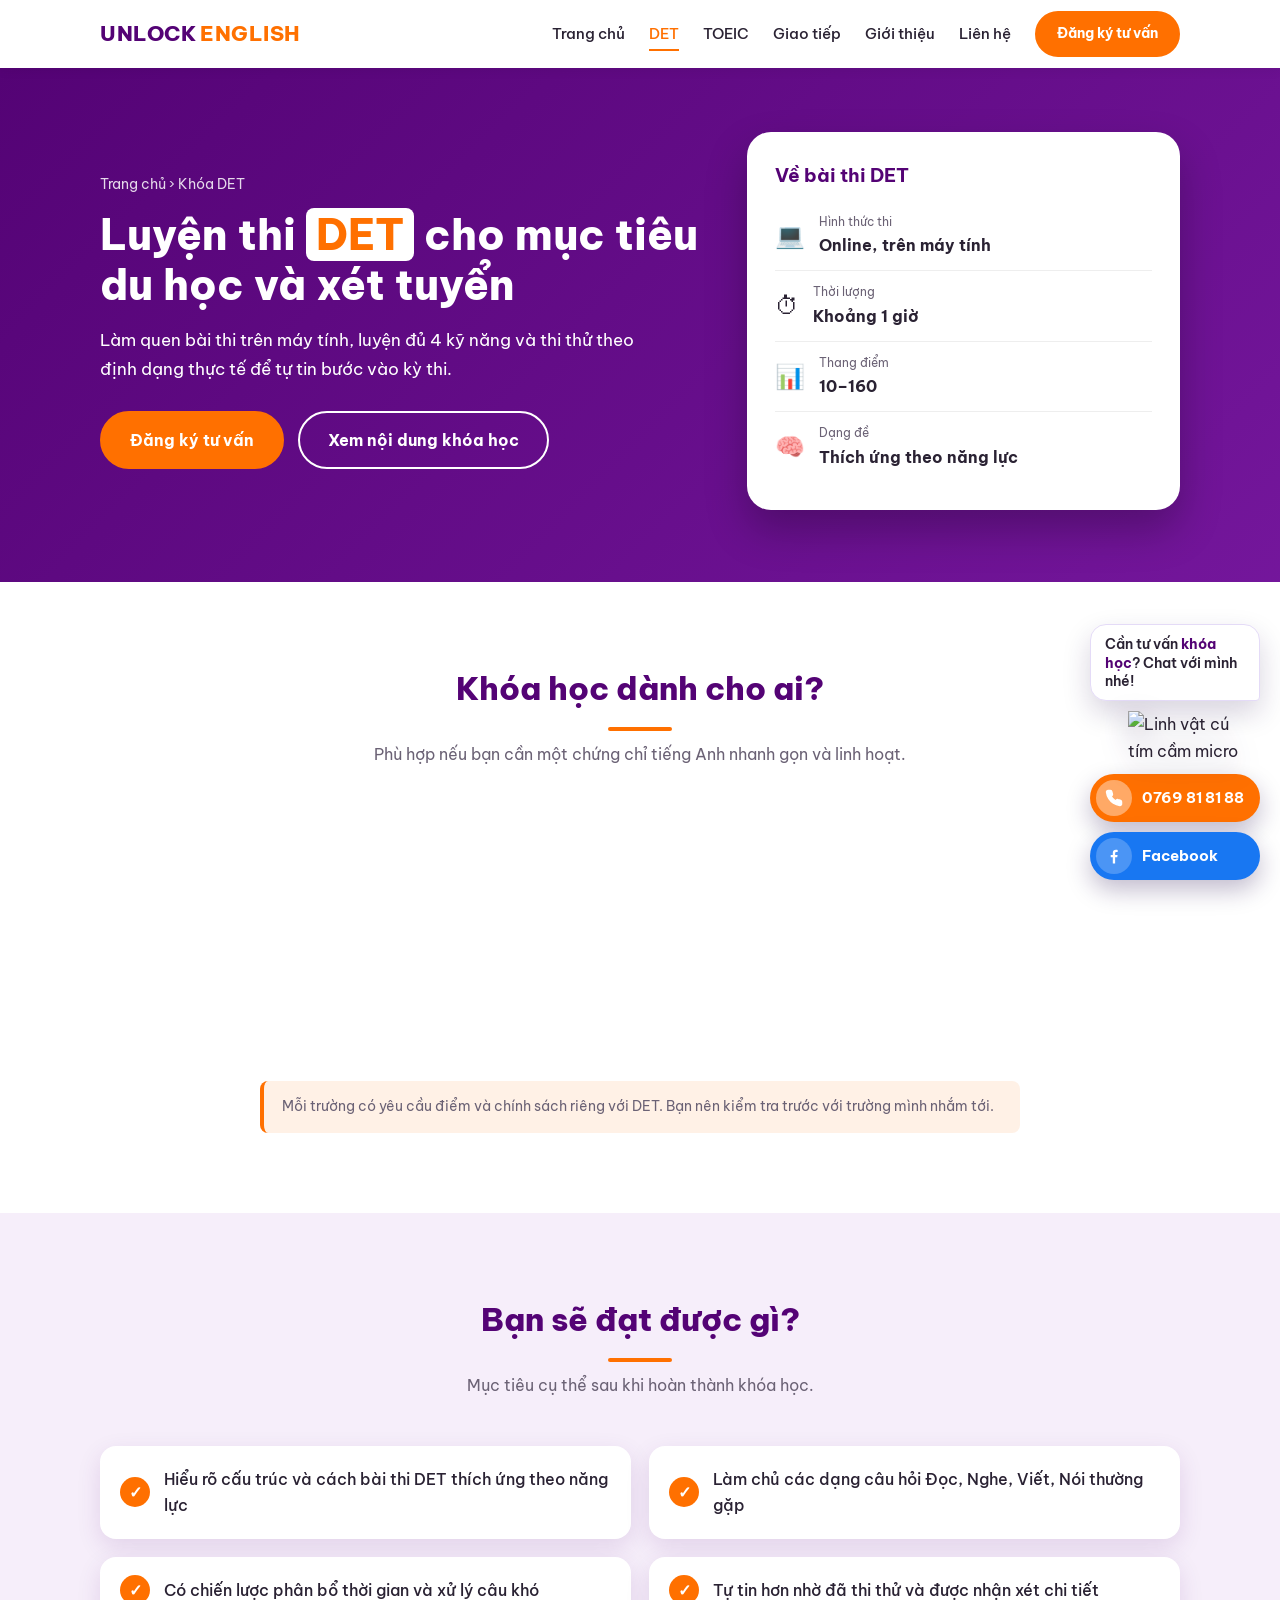
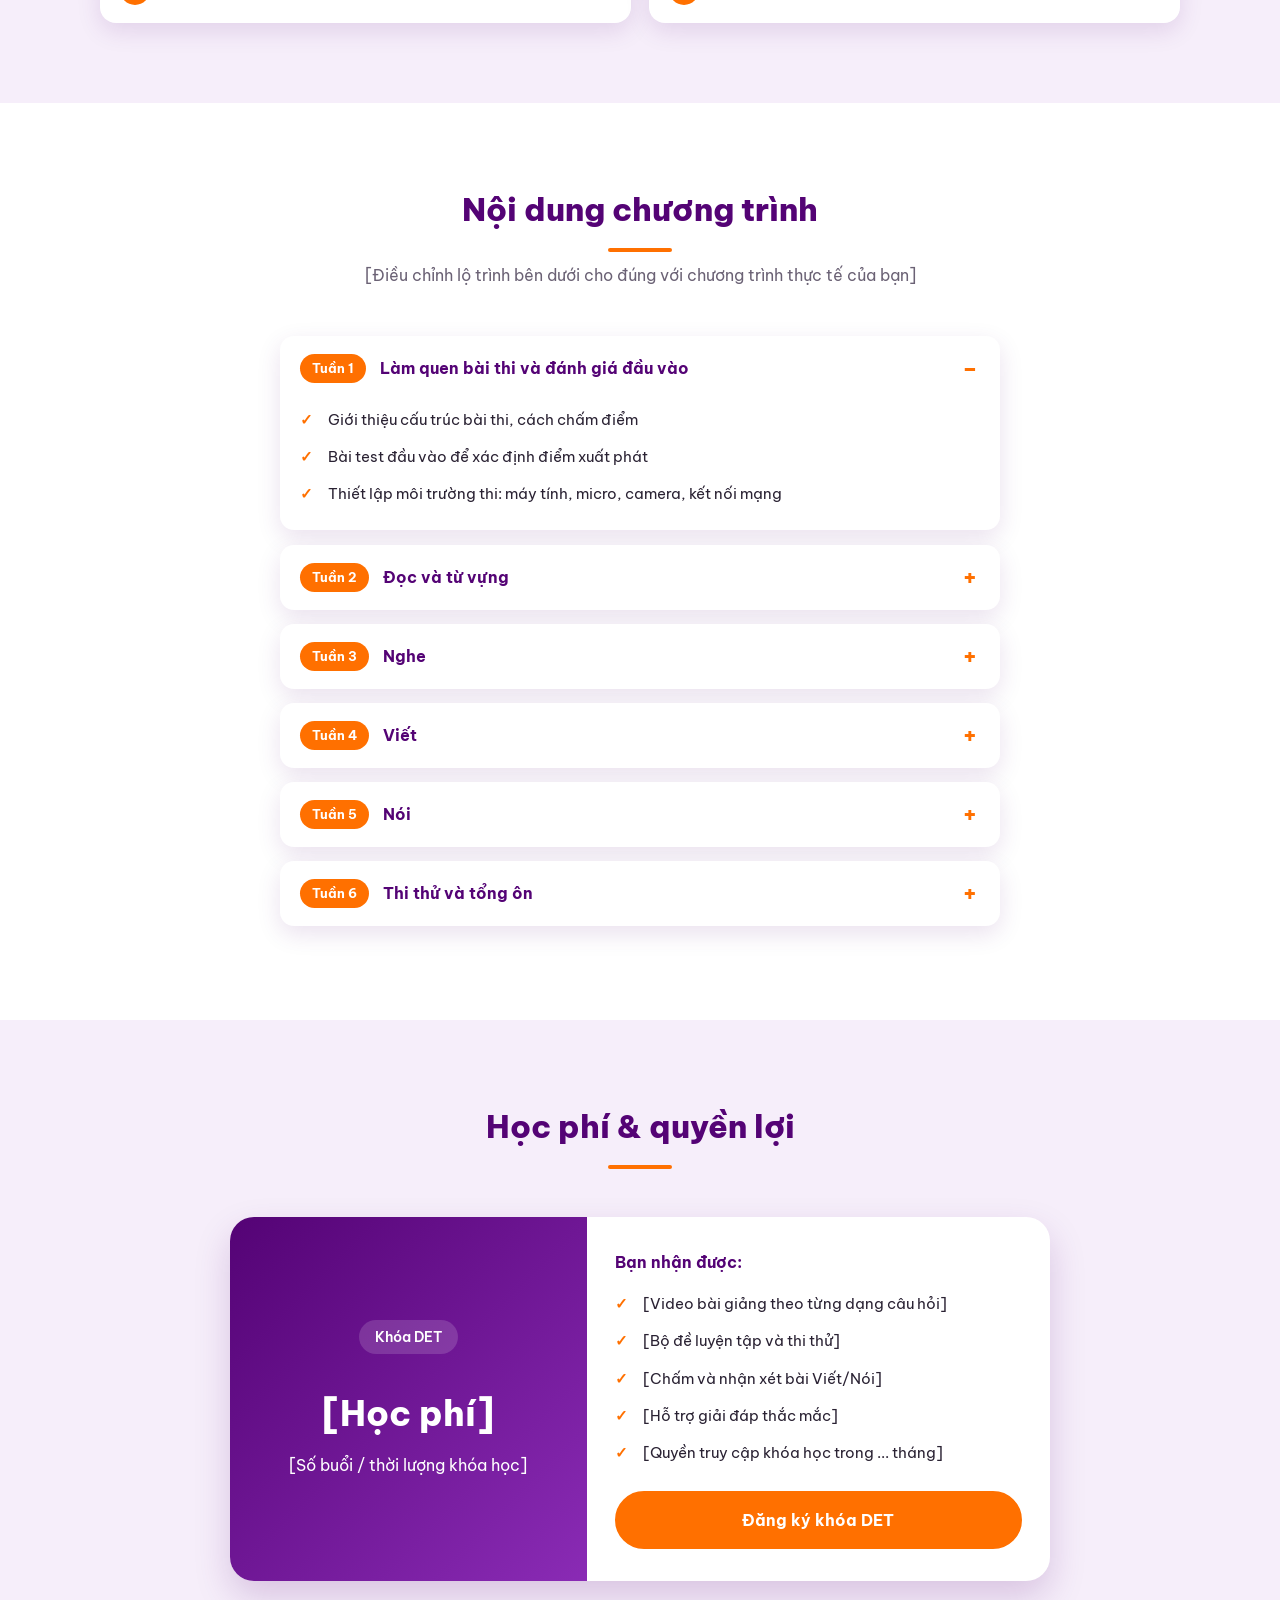
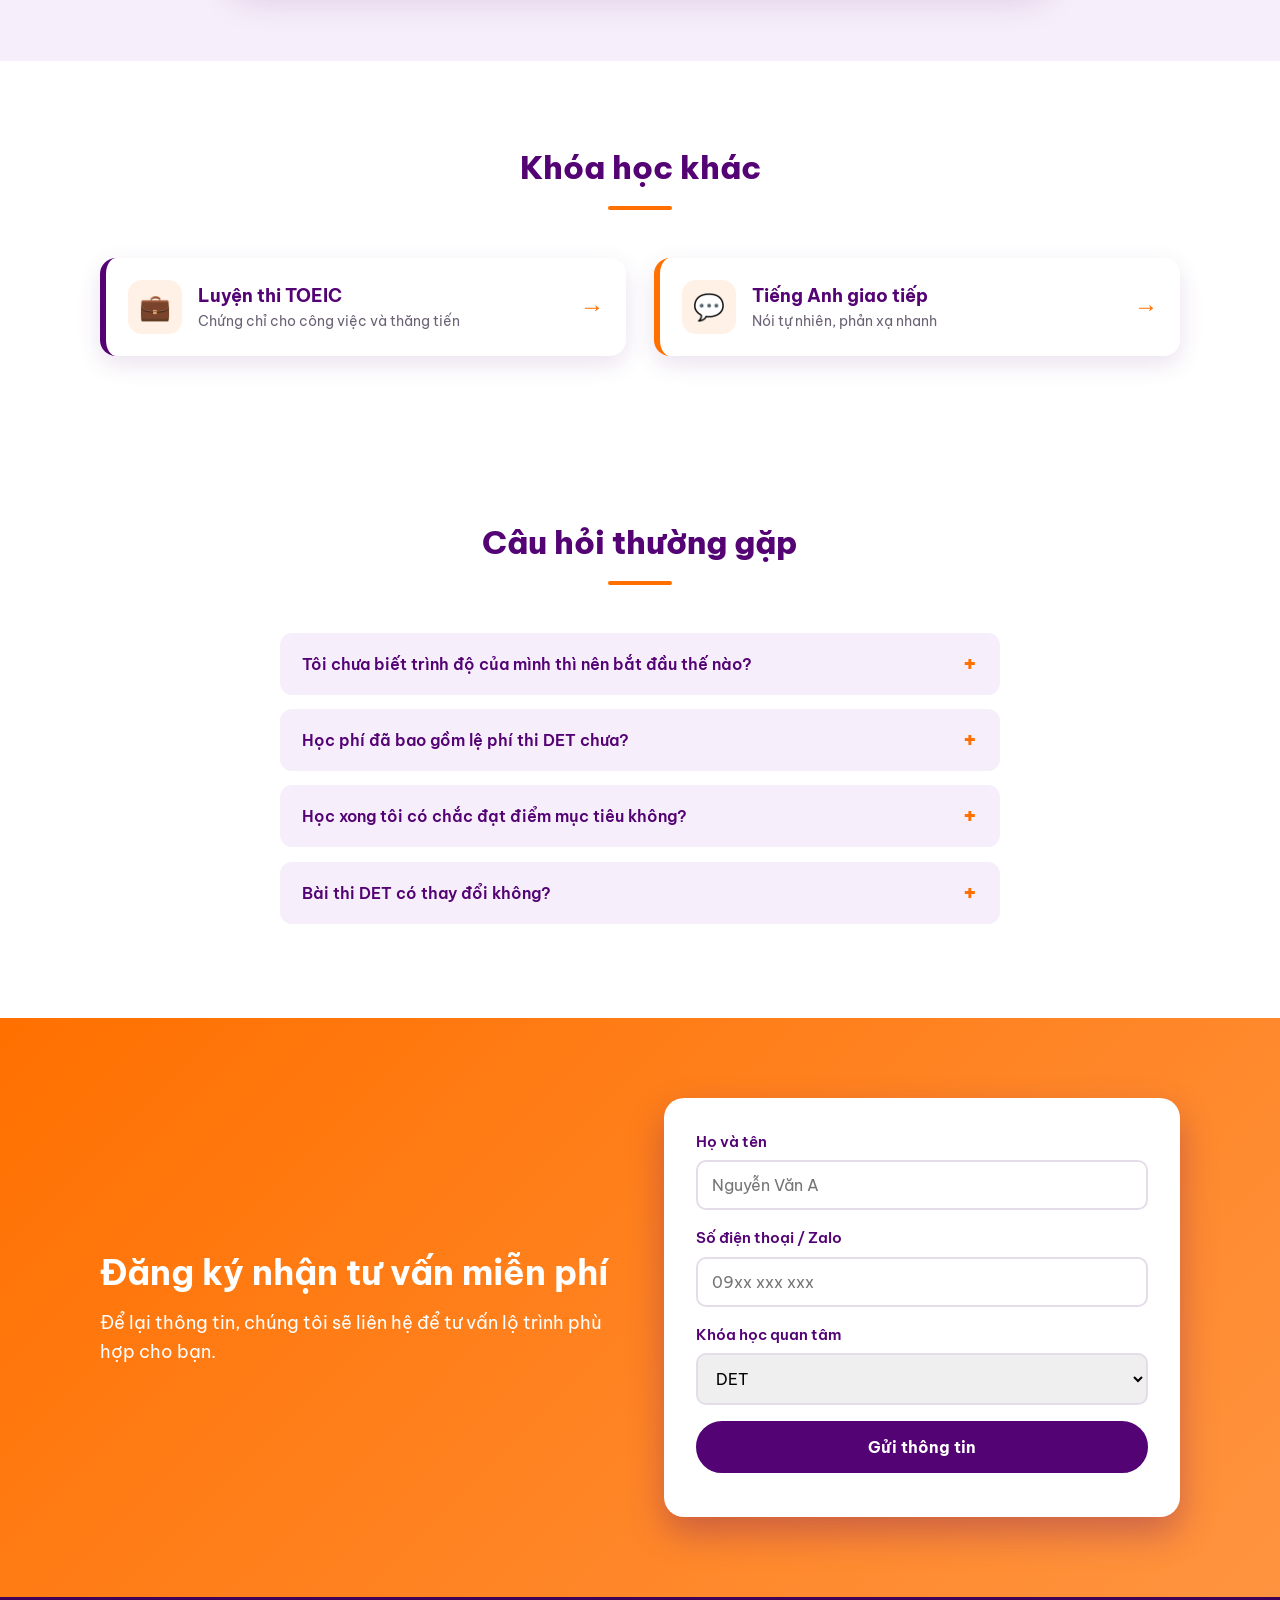
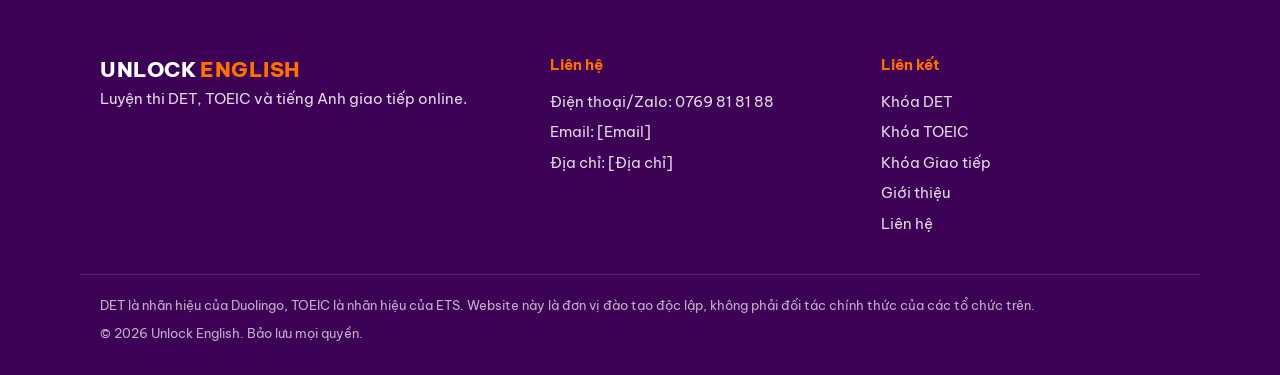
==== commit 241e19f0: "Add files via upload" ====
--- a/det.html
+++ b/det.html
@@ -3,7 +3,7 @@
 <head>
   <meta charset="UTF-8">
   <meta name="viewport" content="width=device-width, initial-scale=1.0">
-  <title>Khóa luyện thi DET | TÊN THƯƠNG HIỆU</title>
+  <title>Khóa luyện thi DET | Unlock English</title>
   <meta name="description" content="Khóa luyện thi DET online: làm quen định dạng, luyện 4 kỹ năng, thi thử và nhận xét kết quả.">
   <link rel="preconnect" href="https://fonts.googleapis.com">
   <link rel="preconnect" href="https://fonts.gstatic.com" crossorigin>
@@ -12,245 +12,268 @@
   <script>document.documentElement.classList.add('js');</script>
 </head>
 <body>
-  <div class="progress" id="progress"></div>
-
-  <header class="header">
-    <div class="container header__inner">
-      <a href="index.html" class="logo">TÊN<span>THƯƠNG HIỆU</span></a>
-      <button class="nav-toggle" id="navToggle" aria-label="Mở menu" aria-expanded="false" aria-controls="nav"><span></span><span></span><span></span></button>
-      <nav class="nav" id="nav">
-        <a href="index.html">Trang chủ</a>
-        <a href="det.html" class="active">DET</a>
-        <a href="toeic.html">TOEIC</a>
-        <a href="giao-tiep.html">Giao tiếp</a>
-        <a href="gioi-thieu.html">Giới thiệu</a>
-        <a href="lien-he.html">Liên hệ</a>
-        <a href="#dang-ky" class="btn btn--small">Đăng ký tư vấn</a>
-      </nav>
+    <div class="progress" id="progress"></div>
+
+    <header class="header">
+        <div class="container header__inner">
+            <a href="index.html" class="logo">UNLOCK<span>ENGLISH</span></a>
+            <button class="nav-toggle" id="navToggle" aria-label="Mở menu" aria-expanded="false" aria-controls="nav"><span></span><span></span><span></span></button>
+            <nav class="nav" id="nav">
+                <a href="index.html">Trang chủ</a>
+                <a href="det.html" class="active">DET</a>
+                <a href="toeic.html">TOEIC</a>
+                <a href="giao-tiep.html">Giao tiếp</a>
+                <a href="gioi-thieu.html">Giới thiệu</a>
+                <a href="lien-he.html">Liên hệ</a>
+                <a href="#dang-ky" class="btn btn--small">Đăng ký tư vấn</a>
+            </nav>
+        </div>
+    </header>
+
+    <main id="top">
+
+        <section class="page-hero">
+            <div class="container page-hero__inner">
+                <div class="page-hero__text">
+                    <p class="breadcrumb"><a href="index.html">Trang chủ</a> › Khóa DET</p>
+                    <h1>Luyện thi <em>DET</em> cho mục tiêu du học và xét tuyển</h1>
+                    <p>Làm quen bài thi trên máy tính, luyện đủ 4 kỹ năng và thi thử theo định dạng thực tế để tự tin bước vào kỳ thi.</p>
+                    <div class="hero__actions">
+                        <a href="#dang-ky" class="btn">Đăng ký tư vấn</a>
+                        <a href="#chuong-trinh" class="btn btn--outline">Xem nội dung khóa học</a>
+                    </div>
+                </div>
+                <div class="page-hero__card">
+                    <h3>Về bài thi DET</h3>
+                    <ul class="facts">
+                        <li><span>💻</span><div><small>Hình thức thi</small><strong>Online, trên máy tính</strong></div></li>
+                        <li><span>⏱</span><div><small>Thời lượng</small><strong>Khoảng 1 giờ</strong></div></li>
+                        <li><span>📊</span><div><small>Thang điểm</small><strong>10–160</strong></div></li>
+                        <li><span>🧠</span><div><small>Dạng đề</small><strong>Thích ứng theo năng lực</strong></div></li>
+                    </ul>
+                </div>
+            </div>
+        </section>
+
+        <section class="section">
+            <div class="container">
+                <div class="section__head">
+                    <h2>Khóa học dành cho ai?</h2>
+                    <p>Phù hợp nếu bạn cần một chứng chỉ tiếng Anh nhanh gọn và linh hoạt.</p>
+                </div>
+                <div class="grid grid--3">
+                    <div class="feature">
+                        <div class="feature__icon">🎓</div>
+                        <h4>Học sinh, sinh viên</h4>
+                        <p>Cần chứng chỉ để du học hoặc xét tuyển vào trường có chấp nhận DET.</p>
+                    </div>
+                    <div class="feature">
+                        <div class="feature__icon">⚡</div>
+                        <h4>Người cần thi linh hoạt</h4>
+                        <p>Muốn thi trực tuyến tại nhà, không phải đến phòng thi cố định.</p>
+                    </div>
+                    <div class="feature">
+                        <div class="feature__icon">📈</div>
+                        <h4>Người muốn tăng điểm</h4>
+                        <p>Đã có nền tảng, cần luyện chiến lược cho từng dạng câu hỏi để cải thiện điểm số.</p>
+                    </div>
+                </div>
+                <p class="page-note">Mỗi trường có yêu cầu điểm và chính sách riêng với DET. Bạn nên kiểm tra trước với trường mình nhắm tới.</p>
+            </div>
+        </section>
+
+        <section class="section section--tint">
+            <div class="container">
+                <div class="section__head">
+                    <h2>Bạn sẽ đạt được gì?</h2>
+                    <p>Mục tiêu cụ thể sau khi hoàn thành khóa học.</p>
+                </div>
+                <ul class="outcomes">
+                    <li class="out">Hiểu rõ cấu trúc và cách bài thi DET thích ứng theo năng lực</li>
+                    <li class="out">Làm chủ các dạng câu hỏi Đọc, Nghe, Viết, Nói thường gặp</li>
+                    <li class="out">Có chiến lược phân bổ thời gian và xử lý câu khó</li>
+                    <li class="out">Tự tin hơn nhờ đã thi thử và được nhận xét chi tiết</li>
+                </ul>
+            </div>
+        </section>
+
+        <section class="section" id="chuong-trinh">
+            <div class="container container--narrow">
+                <div class="section__head">
+                    <h2>Nội dung chương trình</h2>
+                    <p>[Điều chỉnh lộ trình bên dưới cho đúng với chương trình thực tế của bạn]</p>
+                </div>
+                <details class="curr" open>
+                    <summary><span class="curr__tag">Tuần 1</span>Làm quen bài thi và đánh giá đầu vào</summary>
+                    <ul class="list"><li>Giới thiệu cấu trúc bài thi, cách chấm điểm</li><li>Bài test đầu vào để xác định điểm xuất phát</li><li>Thiết lập môi trường thi: máy tính, micro, camera, kết nối mạng</li></ul>
+                </details>
+                <details class="curr">
+                    <summary><span class="curr__tag">Tuần 2</span>Đọc và từ vựng</summary>
+                    <ul class="list"><li>Phân biệt từ thật/giả (Read and Select)</li><li>Điền từ vào chỗ trống (Fill in the Blanks)</li><li>Đọc hiểu tương tác (Interactive Reading)</li></ul>
+                </details>
+                <details class="curr">
+                    <summary><span class="curr__tag">Tuần 3</span>Nghe</summary>
+                    <ul class="list"><li>Nghe và gõ lại chính xác (Listen and Type)</li><li>Nghe hiểu hội thoại tương tác</li><li>Kỹ thuật ghi nhớ và chính tả khi nghe</li></ul>
+                </details>
+                <details class="curr">
+                    <summary><span class="curr__tag">Tuần 4</span>Viết</summary>
+                    <ul class="list"><li>Viết mô tả tranh (Write About the Photo)</li><li>Viết tương tác theo chủ đề</li><li>Luyện đoạn viết ngắn (Writing Sample)</li></ul>
+                </details>
+                <details class="curr">
+                    <summary><span class="curr__tag">Tuần 5</span>Nói</summary>
+                    <ul class="list"><li>Nói về bức tranh (Speak About the Photo)</li><li>Luyện hội thoại tương tác</li><li>Luyện bài nói ngắn (Speaking Sample)</li></ul>
+                </details>
+                <details class="curr">
+                    <summary><span class="curr__tag">Tuần 6</span>Thi thử và tổng ôn</summary>
+                    <ul class="list"><li>Thi thử toàn bộ theo định dạng thực tế</li><li>Nhận xét điểm mạnh, điểm yếu</li><li>Kế hoạch ôn tập cuối cùng trước ngày thi</li></ul>
+                </details>
+            </div>
+        </section>
+
+        <section class="section section--tint">
+            <div class="container">
+                <div class="section__head">
+                    <h2>Học phí &amp; quyền lợi</h2>
+                </div>
+                <div class="price">
+                    <div class="price__left">
+                        <span class="badge">Khóa DET</span>
+                        <div class="price__amount">[Học phí]</div>
+                        <p>[Số buổi / thời lượng khóa học]</p>
+                    </div>
+                    <div class="price__right">
+                        <h4>Bạn nhận được:</h4>
+                        <ul class="list"><li>[Video bài giảng theo từng dạng câu hỏi]</li><li>[Bộ đề luyện tập và thi thử]</li><li>[Chấm và nhận xét bài Viết/Nói]</li><li>[Hỗ trợ giải đáp thắc mắc]</li><li>[Quyền truy cập khóa học trong ... tháng]</li></ul>
+                        <a href="#dang-ky" class="btn btn--full">Đăng ký khóa DET</a>
+                    </div>
+                </div>
+            </div>
+        </section>
+
+        <section class="section">
+            <div class="container">
+                <div class="section__head">
+                    <h2>Khóa học khác</h2>
+                </div>
+                <div class="grid grid--2">
+                    <a href="toeic.html" class="mini mini--toeic">
+                        <div class="mini__icon">💼</div>
+                        <div><strong>Luyện thi TOEIC</strong><p>Chứng chỉ cho công việc và thăng tiến</p></div>
+                        <span class="mini__arrow">→</span>
+                    </a>
+                    <a href="giao-tiep.html" class="mini mini--gt">
+                        <div class="mini__icon">💬</div>
+                        <div><strong>Tiếng Anh giao tiếp</strong><p>Nói tự nhiên, phản xạ nhanh</p></div>
+                        <span class="mini__arrow">→</span>
+                    </a>
+                </div>
+            </div>
+        </section>
+
+        <section class="section" id="hoi-dap">
+            <div class="container container--narrow">
+                <div class="section__head">
+                    <h2>Câu hỏi thường gặp</h2>
+                </div>
+                <details class="faq">
+                    <summary>Tôi chưa biết trình độ của mình thì nên bắt đầu thế nào?</summary>
+                    <p>Bạn có thể đăng ký làm bài kiểm tra đầu vào miễn phí. Chúng tôi sẽ tư vấn lộ trình phù hợp.</p>
+                </details>
+                <details class="faq">
+                    <summary>Học phí đã bao gồm lệ phí thi DET chưa?</summary>
+                    <p>[Điền thông tin của bạn. Thông thường lệ phí thi do đơn vị tổ chức thi quy định và thu riêng với học phí.]</p>
+                </details>
+                <details class="faq">
+                    <summary>Học xong tôi có chắc đạt điểm mục tiêu không?</summary>
+                    <p>[Điền chính sách cam kết đầu ra của bạn, nếu có. Kết quả thi còn phụ thuộc vào quá trình học và nền tảng của mỗi người.]</p>
+                </details>
+                <details class="faq">
+                    <summary>Bài thi DET có thay đổi không?</summary>
+                    <p>Đơn vị tổ chức thi có thể cập nhật định dạng theo thời gian. Chương trình học sẽ được cập nhật theo, và bạn nên kiểm tra thông tin mới nhất trên trang chính thức.</p>
+                </details>
+            </div>
+        </section>
+
+
+        <section class="cta" id="dang-ky">
+            <div class="container cta__inner">
+                <div class="cta__text">
+                    <h2>Đăng ký nhận tư vấn miễn phí</h2>
+                    <p>Để lại thông tin, chúng tôi sẽ liên hệ để tư vấn lộ trình phù hợp cho bạn.</p>
+                </div>
+                <!-- Form này chỉ là giao diện. Cần gắn dịch vụ nhận dữ liệu (Google Forms, Formspree…) để hoạt động -->
+                <form class="form" action="#" method="post">
+                    <label>
+                        Họ và tên
+                        <input type="text" name="ten" placeholder="Nguyễn Văn A" required>
+                    </label>
+                    <label>
+                        Số điện thoại / Zalo
+                        <input type="tel" name="sdt" placeholder="09xx xxx xxx" required>
+                    </label>
+                    <label>
+                        Khóa học quan tâm
+                        <select name="khoa">
+                            <option selected>DET</option>
+                            <option>TOEIC</option>
+                            <option>Giao tiếp</option>
+                            <option>Chưa biết, cần tư vấn</option>
+                        </select>
+                    </label>
+                    <button type="submit" class="btn btn--full">Gửi thông tin</button>
+                </form>
+            </div>
+        </section>
+
+    </main>
+
+    <footer class="footer">
+        <div class="container footer__inner">
+            <div>
+                <div class="logo logo--light">UNLOCK<span>ENGLISH</span></div>
+                <p>Luyện thi DET, TOEIC và tiếng Anh giao tiếp online.</p>
+            </div>
+            <div>
+                <h4>Liên hệ</h4>
+                <p>Điện thoại/Zalo: <a href="tel:0769818188">0769 81 81 88</a></p>
+                <p>Email: [Email]</p>
+                <p>Địa chỉ: [Địa chỉ]</p>
+            </div>
+            <div>
+                <h4>Liên kết</h4>
+                <p><a href="det.html">Khóa DET</a></p>
+                <p><a href="toeic.html">Khóa TOEIC</a></p>
+                <p><a href="giao-tiep.html">Khóa Giao tiếp</a></p>
+                <p><a href="gioi-thieu.html">Giới thiệu</a></p>
+                <p><a href="lien-he.html">Liên hệ</a></p>
+            </div>
+        </div>
+        <div class="container footer__note">
+            <p>DET là nhãn hiệu của Duolingo, TOEIC là nhãn hiệu của ETS. Website này là đơn vị đào tạo độc lập, không phải đối tác chính thức của các tổ chức trên.</p>
+            <p>© 2026 Unlock English. Bảo lưu mọi quyền.</p>
+        </div>
+    </footer>
+
+    <!-- ===== KHU VỰC LIÊN LẠC NỔI (linh vật cú) ===== -->
+    <div class="fab" id="lien-he-nhanh">
+        <div class="fab-bub">Cần tư vấn <b>khóa học</b>? Chat với mình nhé!</div>
+        <a class="fab-owl" href="https://zalo.me/0769818188" target="_blank" rel="noopener" aria-label="Linh vật cú tím - nhắn Zalo tư vấn">
+            <img src="images/linh-vat.png" alt="Linh vật cú tím cầm micro">
+        </a>
+        <div class="fab-btns">
+            <a class="fab-btn fab-call" href="tel:0769818188">
+                <span class="ic"><svg width="18" height="18" viewBox="0 0 24 24" fill="currentColor" stroke="currentColor" stroke-width="2" stroke-linecap="round" stroke-linejoin="round" aria-hidden="true"><path d="M22 16.9v3a2 2 0 0 1-2.2 2 19.8 19.8 0 0 1-8.6-3.1 19.5 19.5 0 0 1-6-6A19.8 19.8 0 0 1 2.1 4.2 2 2 0 0 1 4.1 2h3a2 2 0 0 1 2 1.7c.1 1 .4 1.9.7 2.8a2 2 0 0 1-.5 2.1L8 9.9a16 16 0 0 0 6 6l1.3-1.3a2 2 0 0 1 2.1-.4c.9.3 1.8.6 2.8.7a2 2 0 0 1 1.7 2z" /></svg></span>
+                <span>0769 81 81 88</span>
+            </a>
+            <a class="fab-btn fab-fb" href="https://www.facebook.com/unlockenglishDET" target="_blank" rel="noopener">
+                <span class="ic"><svg width="18" height="18" viewBox="0 0 24 24" fill="currentColor" aria-hidden="true"><path d="M13.5 22v-8.2h2.8l.5-3.3h-3.3V8.4c0-.9.4-1.7 1.8-1.7h1.6V3.9c-.3 0-1.3-.2-2.4-.2-2.5 0-4.1 1.5-4.1 4.2v2.6H7.6v3.3h2.8V22z" /></svg></span>
+                <span>Facebook</span>
+            </a>
+        </div>
     </div>
-  </header>
-
-  <main id="top">
-
-    <section class="page-hero">
-      <div class="container page-hero__inner">
-        <div class="page-hero__text">
-          <p class="breadcrumb"><a href="index.html">Trang chủ</a> › Khóa DET</p>
-          <h1>Luyện thi <em>DET</em> cho mục tiêu du học và xét tuyển</h1>
-          <p>Làm quen bài thi trên máy tính, luyện đủ 4 kỹ năng và thi thử theo định dạng thực tế để tự tin bước vào kỳ thi.</p>
-          <div class="hero__actions">
-            <a href="#dang-ky" class="btn">Đăng ký tư vấn</a>
-            <a href="#chuong-trinh" class="btn btn--outline">Xem nội dung khóa học</a>
-          </div>
-        </div>
-        <div class="page-hero__card">
-          <h3>Về bài thi DET</h3>
-          <ul class="facts">
-            <li><span>💻</span><div><small>Hình thức thi</small><strong>Online, trên máy tính</strong></div></li>
-            <li><span>⏱</span><div><small>Thời lượng</small><strong>Khoảng 1 giờ</strong></div></li>
-            <li><span>📊</span><div><small>Thang điểm</small><strong>10–160</strong></div></li>
-            <li><span>🧠</span><div><small>Dạng đề</small><strong>Thích ứng theo năng lực</strong></div></li>
-          </ul>
-        </div>
-      </div>
-    </section>
-
-    <section class="section">
-      <div class="container">
-        <div class="section__head">
-          <h2>Khóa học dành cho ai?</h2>
-          <p>Phù hợp nếu bạn cần một chứng chỉ tiếng Anh nhanh gọn và linh hoạt.</p>
-        </div>
-        <div class="grid grid--3">
-          <div class="feature">
-            <div class="feature__icon">🎓</div>
-            <h4>Học sinh, sinh viên</h4>
-            <p>Cần chứng chỉ để du học hoặc xét tuyển vào trường có chấp nhận DET.</p>
-          </div>
-          <div class="feature">
-            <div class="feature__icon">⚡</div>
-            <h4>Người cần thi linh hoạt</h4>
-            <p>Muốn thi trực tuyến tại nhà, không phải đến phòng thi cố định.</p>
-          </div>
-          <div class="feature">
-            <div class="feature__icon">📈</div>
-            <h4>Người muốn tăng điểm</h4>
-            <p>Đã có nền tảng, cần luyện chiến lược cho từng dạng câu hỏi để cải thiện điểm số.</p>
-          </div>
-        </div>
-        <p class="page-note">Mỗi trường có yêu cầu điểm và chính sách riêng với DET. Bạn nên kiểm tra trước với trường mình nhắm tới.</p>
-      </div>
-    </section>
-
-    <section class="section section--tint">
-      <div class="container">
-        <div class="section__head">
-          <h2>Bạn sẽ đạt được gì?</h2>
-          <p>Mục tiêu cụ thể sau khi hoàn thành khóa học.</p>
-        </div>
-        <ul class="outcomes">
-          <li class="out">Hiểu rõ cấu trúc và cách bài thi DET thích ứng theo năng lực</li>
-          <li class="out">Làm chủ các dạng câu hỏi Đọc, Nghe, Viết, Nói thường gặp</li>
-          <li class="out">Có chiến lược phân bổ thời gian và xử lý câu khó</li>
-          <li class="out">Tự tin hơn nhờ đã thi thử và được nhận xét chi tiết</li>
-        </ul>
-      </div>
-    </section>
-
-    <section class="section" id="chuong-trinh">
-      <div class="container container--narrow">
-        <div class="section__head">
-          <h2>Nội dung chương trình</h2>
-          <p>[Điều chỉnh lộ trình bên dưới cho đúng với chương trình thực tế của bạn]</p>
-        </div>
-        <details class="curr" open>
-          <summary><span class="curr__tag">Tuần 1</span>Làm quen bài thi và đánh giá đầu vào</summary>
-          <ul class="list"><li>Giới thiệu cấu trúc bài thi, cách chấm điểm</li><li>Bài test đầu vào để xác định điểm xuất phát</li><li>Thiết lập môi trường thi: máy tính, micro, camera, kết nối mạng</li></ul>
-        </details>
-        <details class="curr">
-          <summary><span class="curr__tag">Tuần 2</span>Đọc và từ vựng</summary>
-          <ul class="list"><li>Phân biệt từ thật/giả (Read and Select)</li><li>Điền từ vào chỗ trống (Fill in the Blanks)</li><li>Đọc hiểu tương tác (Interactive Reading)</li></ul>
-        </details>
-        <details class="curr">
-          <summary><span class="curr__tag">Tuần 3</span>Nghe</summary>
-          <ul class="list"><li>Nghe và gõ lại chính xác (Listen and Type)</li><li>Nghe hiểu hội thoại tương tác</li><li>Kỹ thuật ghi nhớ và chính tả khi nghe</li></ul>
-        </details>
-        <details class="curr">
-          <summary><span class="curr__tag">Tuần 4</span>Viết</summary>
-          <ul class="list"><li>Viết mô tả tranh (Write About the Photo)</li><li>Viết tương tác theo chủ đề</li><li>Luyện đoạn viết ngắn (Writing Sample)</li></ul>
-        </details>
-        <details class="curr">
-          <summary><span class="curr__tag">Tuần 5</span>Nói</summary>
-          <ul class="list"><li>Nói về bức tranh (Speak About the Photo)</li><li>Luyện hội thoại tương tác</li><li>Luyện bài nói ngắn (Speaking Sample)</li></ul>
-        </details>
-        <details class="curr">
-          <summary><span class="curr__tag">Tuần 6</span>Thi thử và tổng ôn</summary>
-          <ul class="list"><li>Thi thử toàn bộ theo định dạng thực tế</li><li>Nhận xét điểm mạnh, điểm yếu</li><li>Kế hoạch ôn tập cuối cùng trước ngày thi</li></ul>
-        </details>
-      </div>
-    </section>
-
-    <section class="section section--tint">
-      <div class="container">
-        <div class="section__head">
-          <h2>Học phí &amp; quyền lợi</h2>
-        </div>
-        <div class="price">
-          <div class="price__left">
-            <span class="badge">Khóa DET</span>
-            <div class="price__amount">[Học phí]</div>
-            <p>[Số buổi / thời lượng khóa học]</p>
-          </div>
-          <div class="price__right">
-            <h4>Bạn nhận được:</h4>
-            <ul class="list"><li>[Video bài giảng theo từng dạng câu hỏi]</li><li>[Bộ đề luyện tập và thi thử]</li><li>[Chấm và nhận xét bài Viết/Nói]</li><li>[Hỗ trợ giải đáp thắc mắc]</li><li>[Quyền truy cập khóa học trong ... tháng]</li></ul>
-            <a href="#dang-ky" class="btn btn--full">Đăng ký khóa DET</a>
-          </div>
-        </div>
-      </div>
-    </section>
-
-    <section class="section">
-      <div class="container">
-        <div class="section__head">
-          <h2>Khóa học khác</h2>
-        </div>
-        <div class="grid grid--2">
-          <a href="toeic.html" class="mini mini--toeic">
-            <div class="mini__icon">💼</div>
-            <div><strong>Luyện thi TOEIC</strong><p>Chứng chỉ cho công việc và thăng tiến</p></div>
-            <span class="mini__arrow">→</span>
-          </a>
-          <a href="giao-tiep.html" class="mini mini--gt">
-            <div class="mini__icon">💬</div>
-            <div><strong>Tiếng Anh giao tiếp</strong><p>Nói tự nhiên, phản xạ nhanh</p></div>
-            <span class="mini__arrow">→</span>
-          </a>
-        </div>
-      </div>
-    </section>
-
-    <section class="section" id="hoi-dap">
-      <div class="container container--narrow">
-        <div class="section__head">
-          <h2>Câu hỏi thường gặp</h2>
-        </div>
-        <details class="faq">
-          <summary>Tôi chưa biết trình độ của mình thì nên bắt đầu thế nào?</summary>
-          <p>Bạn có thể đăng ký làm bài kiểm tra đầu vào miễn phí. Chúng tôi sẽ tư vấn lộ trình phù hợp.</p>
-        </details>
-        <details class="faq">
-          <summary>Học phí đã bao gồm lệ phí thi DET chưa?</summary>
-          <p>[Điền thông tin của bạn. Thông thường lệ phí thi do đơn vị tổ chức thi quy định và thu riêng với học phí.]</p>
-        </details>
-        <details class="faq">
-          <summary>Học xong tôi có chắc đạt điểm mục tiêu không?</summary>
-          <p>[Điền chính sách cam kết đầu ra của bạn, nếu có. Kết quả thi còn phụ thuộc vào quá trình học và nền tảng của mỗi người.]</p>
-        </details>
-        <details class="faq">
-          <summary>Bài thi DET có thay đổi không?</summary>
-          <p>Đơn vị tổ chức thi có thể cập nhật định dạng theo thời gian. Chương trình học sẽ được cập nhật theo, và bạn nên kiểm tra thông tin mới nhất trên trang chính thức.</p>
-        </details>
-      </div>
-    </section>
-
-    <section class="cta" id="dang-ky">
-      <div class="container cta__inner">
-        <div class="cta__text">
-          <h2>Đăng ký nhận tư vấn miễn phí</h2>
-          <p>Để lại thông tin, chúng tôi sẽ liên hệ để tư vấn lộ trình phù hợp cho bạn.</p>
-        </div>
-        <!-- Form này chỉ là giao diện. Cần gắn dịch vụ nhận dữ liệu (Google Forms, Formspree…) để hoạt động -->
-        <form class="form" action="#" method="post">
-          <label>Họ và tên
-            <input type="text" name="ten" placeholder="Nguyễn Văn A" required>
-          </label>
-          <label>Số điện thoại / Zalo
-            <input type="tel" name="sdt" placeholder="09xx xxx xxx" required>
-          </label>
-          <label>Khóa học quan tâm
-            <select name="khoa">
-              <option selected>DET</option>
-              <option>TOEIC</option>
-              <option>Giao tiếp</option>
-              <option>Chưa biết, cần tư vấn</option>
-            </select>
-          </label>
-          <button type="submit" class="btn btn--full">Gửi thông tin</button>
-        </form>
-      </div>
-    </section>
-
-  </main>
-
-  <footer class="footer">
-    <div class="container footer__inner">
-      <div>
-        <div class="logo logo--light">TÊN<span>THƯƠNG HIỆU</span></div>
-        <p>Luyện thi DET, TOEIC và tiếng Anh giao tiếp online.</p>
-      </div>
-      <div>
-        <h4>Liên hệ</h4>
-        <p>Điện thoại/Zalo: [Số điện thoại]</p>
-        <p>Email: [Email]</p>
-        <p>Địa chỉ: [Địa chỉ]</p>
-      </div>
-      <div>
-        <h4>Liên kết</h4>
-        <p><a href="det.html">Khóa DET</a></p>
-        <p><a href="toeic.html">Khóa TOEIC</a></p>
-        <p><a href="giao-tiep.html">Khóa Giao tiếp</a></p>
-        <p><a href="gioi-thieu.html">Giới thiệu</a></p>
-        <p><a href="lien-he.html">Liên hệ</a></p>
-      </div>
-    </div>
-    <div class="container footer__note">
-      <p>DET là nhãn hiệu của Duolingo, TOEIC là nhãn hiệu của ETS. Website này là đơn vị đào tạo độc lập, không phải đối tác chính thức của các tổ chức trên.</p>
-      <p>© 2026 TÊN THƯƠNG HIỆU. Bảo lưu mọi quyền.</p>
-    </div>
-  </footer>
-
-  <a href="#top" class="to-top" id="toTop" aria-label="Lên đầu trang">↑</a>
-  <script src="script.js"></script>
+
+    <a href="#top" class="to-top" id="toTop" aria-label="Lên đầu trang">↑</a>
+    <script src="script.js"></script>
+    <script src="form-gui.js"></script>
 </body>
 </html>
--- a/style.css
+++ b/style.css
@@ -1,4 +1,3 @@
-/* =========================================================
 /* =========================================================
    BIẾN MÀU: muốn đổi màu chủ đạo, chỉ cần sửa ở đây
    ========================================================= */
@@ -152,7 +151,7 @@
   margin-bottom: 20px;
 }
 .hero h1 {
-  font-size: 2.8rem;
+  font-size: 2.1rem;
   line-height: 1.5;
   font-weight: 800;
   margin-bottom: 20px;
@@ -410,6 +409,7 @@
   color: var(--chu-nhat);
 }
 
+
 /* =========================================================
    KHỐI KÊU GỌI + FORM ĐĂNG KÝ
    ========================================================= */
@@ -462,7 +462,22 @@
 .form select:focus { border-color: var(--tim); }
 .form .btn { background: var(--tim); border-color: var(--tim); }
 .form .btn:hover { background: var(--tim-dam); border-color: var(--tim-dam); }
-
+.form .dong-y {
+  display: flex;
+  gap: 10px;
+  align-items: flex-start;
+  font-weight: 500;
+  font-size: 0.85rem;
+  color: var(--chu-nhat);
+}
+.form .dong-y input { width: auto; margin-top: 4px; }
+    .form .form__note {
+        margin-top: 16px;
+        font-size: 0.8rem;
+        line-height: 1.5;
+        text-align: center;
+        color: var(--chu-nhat);
+    }
 /* =========================================================
    CHÂN TRANG
    ========================================================= */
@@ -1494,7 +1509,8 @@
     display: grid;
     grid-template-columns: 1fr 1.1fr;
     gap: 40px;
-    align-items: start;
+    align-items: stretch;   /* hai cột cao bằng nhau */
+    text-align: left;
 }
 
 .info {
@@ -1530,30 +1546,23 @@
 }
 
 .map {
-    margin-top: 20px;
-    min-height: 240px;
-    display: grid;
-    place-items: center;
-    text-align: center;
-    padding: 20px;
-    color: var(--tim);
-    font-weight: 600;
-    background: var(--tim-nhat);
-    border: 2px dashed #cdb3da;
+    margin-top: 0;
+    min-height: 420px;
+    display: block;
+    padding: 0;
+    border: 0;
     border-radius: 16px;
+    box-shadow: var(--bong);
     overflow: hidden;
 }
 
     .map iframe {
+        display: block;
         width: 100%;
-        height: 320px;
+        height: 420px;
         border: 0;
     }
 
-.contact-grid .form {
-    box-shadow: var(--bong);
-    border: 1px solid #f0e8f4;
-}
 
 .form__title {
     color: var(--tim);
@@ -1583,6 +1592,7 @@
     .story,
     .contact-grid {
         grid-template-columns: 1fr;
+        align-content:center;
     }
 
     .page-hero__card {
@@ -1627,3 +1637,455 @@
         animation: none;
     }
 }
+/* =========================================================
+   VỀ CHÚNG TÔI (trang chủ)
+   ========================================================= */
+.about {
+    overflow: hidden;
+}
+/* chặn thanh cuộn ngang khi hiệu ứng trượt */
+.about__grid {
+    display: grid;
+    grid-template-columns: 1.1fr 1fr;
+    gap: 56px;
+    align-items: center;
+}
+
+.about__eyebrow {
+    display: inline-block;
+    padding: 6px 16px;
+    margin-bottom: 14px;
+    font-size: 0.85rem;
+    font-weight: 700;
+    color: var(--cam-dam);
+    background: #fff;
+    border-radius: 999px;
+    box-shadow: var(--bong);
+}
+
+.about__title {
+    font-size: 2.1rem;
+    font-weight: 800;
+    line-height: 1.25;
+    color: var(--tim);
+    margin-bottom: 16px;
+}
+
+    .about__title span {
+        color: var(--cam);
+    }
+
+.about__text p {
+    margin-bottom: 14px;
+    color: var(--chu-nhat);
+}
+
+.about__text .list {
+    margin: 18px 0 26px;
+}
+
+/* Khung ảnh có viền cam lệch phía sau */
+.about__photo {
+    position: relative;
+    aspect-ratio: 4 / 3;
+    margin: 0 18px 18px 0;
+}
+
+    .about__photo::before {
+        content: "";
+        position: absolute;
+        inset: 0;
+        transform: translate(18px, 18px);
+        border: 3px solid var(--cam);
+        border-radius: 24px;
+    }
+
+.about__frame {
+    position: relative;
+    width: 100%;
+    height: 100%;
+    display: grid;
+    place-items: center;
+    overflow: hidden;
+    text-align: center;
+    font-weight: 700;
+    color: #fff;
+    background: linear-gradient(135deg, var(--tim), #8A2BB5);
+    border-radius: 24px;
+    box-shadow: var(--bong);
+}
+
+    .about__frame img {
+        width: 100%;
+        height: 100%;
+        object-fit: cover;
+    }
+
+/* Thẻ nhỏ nổi ở góc ảnh */
+.about__badge {
+    position: absolute;
+    left: -20px;
+    bottom: 32px;
+    display: flex;
+    align-items: center;
+    gap: 12px;
+    padding: 14px 18px;
+    background: #fff;
+    border-radius: 16px;
+    box-shadow: 0 10px 24px rgba(84, 3, 117, 0.25);
+}
+
+.about__badge-icon {
+    width: 44px;
+    height: 44px;
+    display: grid;
+    place-items: center;
+    font-size: 1.4rem;
+    background: var(--cam-nhat);
+    border-radius: 12px;
+}
+
+.about__badge strong {
+    display: block;
+    color: var(--tim);
+    font-size: 0.95rem;
+}
+
+.about__badge small {
+    color: var(--chu-nhat);
+    font-size: 0.8rem;
+}
+
+/* =========================================================
+   KHU VỰC LIÊN LẠC NỔI + LINH VẬT CÚ (góc phải dưới)
+   ========================================================= */
+.fab {
+    position: fixed;
+    right: 20px;
+    bottom: 20px;
+    z-index: 140;
+    display: flex;
+    flex-direction: column;
+    align-items: flex-end;
+    gap: 10px;
+}
+
+    .fab a {
+        text-decoration: none;
+    }
+
+/* Bong bóng lời chào */
+.fab-bub {
+    position: relative;
+    max-width: 170px;
+    padding: 10px 14px;
+    font-size: 0.85rem;
+    font-weight: 600;
+    line-height: 1.35;
+    color: var(--chu);
+    background: #fff;
+    border: 1.5px solid #E4DBF7;
+    border-radius: 16px 16px 4px 16px;
+    box-shadow: 0 12px 28px rgba(37, 16, 79, 0.18);
+    animation: fabPop 0.6s 0.5s both;
+}
+
+    .fab-bub b {
+        color: var(--tim);
+    }
+
+/* Linh vật cú: đứng tự do (không có vòng tròn) */
+.fab-owl {
+    display: block;
+    width: 124px;
+    margin-right: 8px;
+    animation: fabBob 3.2s ease-in-out infinite;
+}
+
+    .fab-owl img {
+        display: block;
+        width: 100%;
+        height: auto;
+        filter: drop-shadow(0 10px 14px rgba(37, 16, 79, 0.35));
+        transform-origin: 50% 100%;
+        transition: transform 0.25s;
+    }
+
+    .fab-owl:hover img {
+        transform: rotate(-4deg) scale(1.06);
+    }
+
+/* 2 nút liên lạc */
+.fab-btns {
+    display: flex;
+    flex-direction: column;
+    gap: 10px;
+    align-items: flex-end;
+}
+
+.fab-btn {
+    display: inline-flex;
+    align-items: center;
+    gap: 10px;
+    height: 48px;
+    width: 170px;
+    padding: 0 20px 0 6px;
+    border-radius: 999px;
+    font-weight: 700;
+    font-size: 0.92rem;
+    white-space: nowrap;
+    box-shadow: 0 10px 24px rgba(37, 16, 79, 0.28);
+    transition: transform 0.15s, box-shadow 0.15s;
+}
+
+    .fab-btn:hover {
+        transform: translateY(-2px);
+        box-shadow: 0 14px 30px rgba(37, 16, 79, 0.34);
+    }
+
+    .fab-btn .ic {
+        width: 36px;
+        height: 36px;
+        flex: none;
+        display: flex;
+        align-items: center;
+        justify-content: center;
+        border-radius: 50%;
+        background: rgba(255, 255, 255, 0.22);
+        font-size: 11px;
+        font-weight: 800;
+        letter-spacing: -0.02em;
+    }
+
+.fab-call {
+    background: var(--cam);
+    color: #2A1200;
+    animation: fabRing 2.4s infinite;
+    color:white;
+}
+
+    .fab-call .ic {
+        background: rgba(255, 255, 255, 0.4);
+    }
+
+
+.fab-fb {
+    background: #1877F2;
+    color: #fff;
+}
+
+.fab .short {
+    display: none;
+}
+
+@keyframes fabBob {
+    0%, 100% {
+        transform: translateY(0);
+    }
+
+    50% {
+        transform: translateY(-6px);
+    }
+}
+
+@keyframes fabPop {
+    from {
+        opacity: 0;
+        transform: translateY(8px) scale(0.94);
+    }
+
+    to {
+        opacity: 1;
+        transform: none;
+    }
+}
+
+@keyframes fabRing {
+    0% {
+        box-shadow: 0 10px 24px rgba(37, 16, 79, 0.28), 0 0 0 0 rgba(255, 112, 0, 0.55);
+    }
+
+    70%, 100% {
+        box-shadow: 0 10px 24px rgba(37, 16, 79, 0.28), 0 0 0 16px rgba(255, 112, 0, 0);
+    }
+}
+
+@media (prefers-reduced-motion: reduce) {
+    .fab-owl, .fab-bub, .fab-call {
+        animation: none;
+    }
+}
+
+/* Nút "lên đầu trang" chuyển sang góc trái dưới để nhường chỗ cho khu vực liên lạc */
+.to-top {
+    right: auto;
+    left: 20px;
+}
+
+/* Điện thoại: 3 nút thành thanh ngang ở đáy màn hình, cú đứng phía trên bên phải */
+@media (max-width: 620px) {
+    .fab {
+        left: 0;
+        right: 0;
+        bottom: 0;
+        align-items: stretch;
+        gap: 0;
+        pointer-events: none;
+    }
+
+    .fab-bub {
+        display: none;
+    }
+
+    .fab-owl {
+        width: 92px;
+        align-self: flex-end;
+        margin: 0 14px 2px 0;
+        pointer-events: auto;
+    }
+
+    .fab-btns {
+        pointer-events: auto;
+        flex-direction: row;
+        gap: 8px;
+        align-items: stretch;
+        padding: 10px 12px calc(10px + env(safe-area-inset-bottom));
+        background: #fff;
+        border-top: 1px solid #E4DBF7;
+        box-shadow: 0 -8px 24px rgba(37, 16, 79, 0.12);
+    }
+
+    .fab-btn {
+        flex: 1;
+        justify-content: center;
+        padding: 0 8px 0 5px;
+        gap: 6px;
+        height: 46px;
+        font-size: 0.85rem;
+        box-shadow: none;
+    }
+
+        .fab-btn .ic {
+            width: 32px;
+            height: 32px;
+        }
+
+    .fab .full {
+        display: none;
+    }
+
+    .fab .short {
+        display: inline;
+    }
+
+    body {
+        padding-bottom: 76px;
+    }
+
+    .to-top {
+        bottom: 96px;
+    }
+}
+/* =========================================================
+   SLIDE NỀN Ở BANNER TRANG CHỦ (chạy ẩn phía sau chữ)
+   ========================================================= */
+.hero {
+    position: relative;
+    overflow: hidden;
+}
+
+.hero__slides {
+    position: absolute;
+    inset: 0;
+    z-index: 0;
+}
+
+.hero__slide {
+    position: absolute;
+    inset: 0;
+    background-size: cover;
+    background-position: center;
+    opacity: 0;
+    transition: opacity 1.4s ease; /* chuyển ảnh mờ dần */
+}
+
+    .hero__slide.is-active {
+        opacity: 1;
+        animation: heroZoom 10s ease-out forwards; /* phóng nhẹ rồi thu về */
+    }
+
+@keyframes heroZoom {
+    from {
+        transform: scale(1.12);
+    }
+
+    to {
+        transform: scale(1);
+    }
+}
+
+/* Lớp phủ tím: đậm bên trái để chữ dễ đọc, nhạt dần sang phải để lộ ảnh */
+.hero__overlay {
+    position: absolute;
+    inset: 0;
+    z-index: 1;
+    background: linear-gradient(90deg, rgba(84, 3, 117, 0.95) 0%, rgba(84, 3, 117, 0.88) 42%, rgba(84, 3, 117, 0.30) 100%);
+}
+
+.hero__inner {
+    position: relative;
+    z-index: 2;
+    grid-template-columns: 1fr;
+}
+
+.hero__text {
+    max-width: 640px;
+}
+
+/* Banner không còn thẻ bên phải */
+.hero__card {
+    display: none !important;
+}
+
+/* Chấm tròn nhỏ chuyển ảnh ở góc phải dưới */
+.hero__dots {
+    position: absolute;
+    right: 24px;
+    bottom: 20px;
+    z-index: 3;
+    display: flex;
+    gap: 8px;
+}
+
+.hero__dot {
+    width: 9px;
+    height: 9px;
+    padding: 0;
+    border: 0;
+    border-radius: 5px;
+    background: rgba(255, 255, 255, 0.45);
+    cursor: pointer;
+    transition: width 0.25s, background 0.25s;
+}
+
+    .hero__dot.is-active {
+        width: 24px;
+        background: var(--cam);
+    }
+
+/* Điện thoại / máy tính bảng: phủ đều để chữ luôn dễ đọc */
+@media (max-width: 960px) {
+    .hero__overlay {
+        background: rgba(84, 3, 117, 0.86);
+    }
+}
+
+@media (prefers-reduced-motion: reduce) {
+    .hero__slide {
+        transition: none;
+    }
+
+        .hero__slide.is-active {
+            animation: none;
+        }
+}
